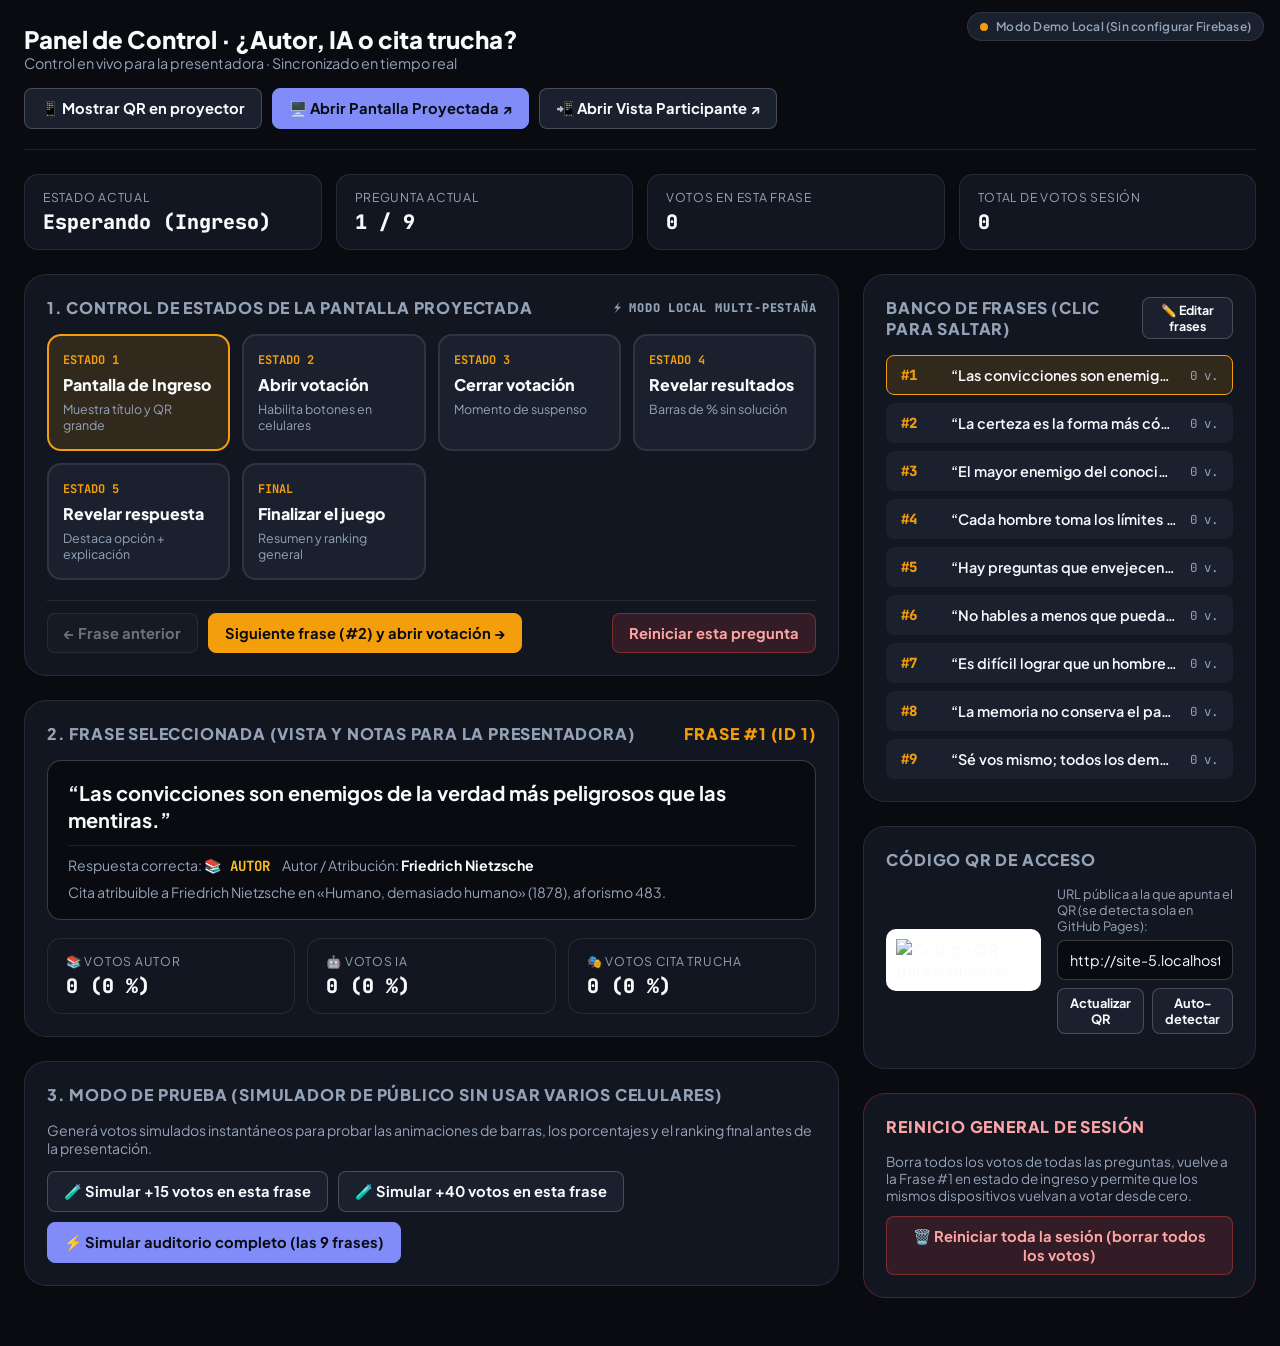
==== admin.html @ 595ffe5a "Versión inicial: ¿Autor, IA o cita trucha?" ====
<!DOCTYPE html>
<html lang="es">
<head>
  <meta charset="UTF-8" />
  <meta name="viewport" content="width=device-width, initial-scale=1.0" />
  <title>Panel de Administración — ¿Autor, IA o cita trucha?</title>
  <link rel="stylesheet" href="styles.css" />
  <!-- Firebase SDK -->
  <script src="https://www.gstatic.com/firebasejs/10.12.2/firebase-app-compat.js"></script>
  <script src="https://www.gstatic.com/firebasejs/10.12.2/firebase-database-compat.js"></script>
  <!-- Generador QR -->
  <script src="https://cdnjs.cloudflare.com/ajax/libs/qrcodejs/1.0.0/qrcode.min.js"></script>
</head>
<body class="admin-body">

  <!-- Indicador de conexión -->
  <div id="connBanner" class="connection-banner hidden">
    <span class="connection-dot"></span>
    <span id="connText">Conectado</span>
  </div>

  <header class="admin-header">
    <div class="admin-title-group">
      <h1>Panel de Control · ¿Autor, IA o cita trucha?</h1>
      <p>Control en vivo para la presentadora · Sincronizado en tiempo real</p>
    </div>

    <div class="admin-quick-links">
      <button type="button" id="btnToggleQR" class="btn">
        📱 Mostrar QR en proyector
      </button>
      <a href="resultados.html" target="_blank" class="btn btn-indigo">
        🖥️ Abrir Pantalla Proyectada ↗
      </a>
      <a href="index.html" target="_blank" class="btn">
        📲 Abrir Vista Participante ↗
      </a>
    </div>
  </header>

  <!-- Telemetría compacta requerida -->
  <section class="admin-telemetry-bar">
    <div class="telemetry-card">
      <div class="telemetry-label">Estado actual</div>
      <div id="telStatus" class="telemetry-value">Esperando</div>
    </div>
    <div class="telemetry-card">
      <div class="telemetry-label">Pregunta actual</div>
      <div id="telQuestion" class="telemetry-value">1 / 9</div>
    </div>
    <div class="telemetry-card">
      <div class="telemetry-label">Votos en esta frase</div>
      <div id="telCurrentVotes" class="telemetry-value">0</div>
    </div>
    <div class="telemetry-card">
      <div class="telemetry-label">Total de votos sesión</div>
      <div id="telTotalVotes" class="telemetry-value">0</div>
    </div>
  </section>

  <div class="admin-grid">
    <!-- COLUMNA IZQUIERDA: Controles de flujo y vista de la pregunta activa -->
    <div>
      <!-- Panel 1: Secuencia de estados de la ronda -->
      <section class="admin-panel">
        <div class="admin-panel-title">
          <span>1. Control de estados de la pantalla proyectada</span>
          <span id="syncModeTag" style="font-family: var(--font-mono); font-size: 0.75rem;"></span>
        </div>

        <div class="stage-controls-grid">
          <button type="button" class="stage-step-btn" data-set-status="waiting">
            <span class="stage-step-num">ESTADO 1</span>
            <span class="stage-step-name">Pantalla de Ingreso</span>
            <span class="stage-step-desc">Muestra título y QR grande</span>
          </button>

          <button type="button" class="stage-step-btn" data-set-status="open">
            <span class="stage-step-num">ESTADO 2</span>
            <span class="stage-step-name">Abrir votación</span>
            <span class="stage-step-desc">Habilita botones en celulares</span>
          </button>

          <button type="button" class="stage-step-btn" data-set-status="closed">
            <span class="stage-step-num">ESTADO 3</span>
            <span class="stage-step-name">Cerrar votación</span>
            <span class="stage-step-desc">Momento de suspenso</span>
          </button>

          <button type="button" class="stage-step-btn" data-set-status="results">
            <span class="stage-step-num">ESTADO 4</span>
            <span class="stage-step-name">Revelar resultados</span>
            <span class="stage-step-desc">Barras de % sin solución</span>
          </button>

          <button type="button" class="stage-step-btn" data-set-status="revealed">
            <span class="stage-step-num">ESTADO 5</span>
            <span class="stage-step-name">Revelar respuesta</span>
            <span class="stage-step-desc">Destaca opción + explicación</span>
          </button>

          <button type="button" class="stage-step-btn" data-set-status="final">
            <span class="stage-step-num">FINAL</span>
            <span class="stage-step-name">Finalizar el juego</span>
            <span class="stage-step-desc">Resumen y ranking general</span>
          </button>
        </div>

        <!-- Navegación rápida entre frases -->
        <div style="display: flex; flex-wrap: wrap; gap: 10px; justify-content: space-between; padding-top: 12px; border-top: 1px solid var(--border-subtle);">
          <div style="display: flex; gap: 10px;">
            <button type="button" id="btnPrevQ" class="btn">
              ← Frase anterior
            </button>
            <button type="button" id="btnNextQ" class="btn btn-primary">
              Siguiente frase y abrir votación →
            </button>
          </div>

          <div style="display: flex; gap: 10px;">
            <button type="button" id="btnResetQuestion" class="btn btn-danger">
              Reiniciar esta pregunta
            </button>
          </div>
        </div>
      </section>

      <!-- Panel 2: Detalle de la frase activa y machete para la presentadora -->
      <section class="admin-panel">
        <div class="admin-panel-title">
          <span>2. Frase seleccionada (vista y notas para la presentadora)</span>
          <span id="adminRoundPill" style="color: var(--accent-primary);">Frase #1</span>
        </div>

        <div class="admin-current-quote-card">
          <div id="adminQuoteText" class="admin-quote-text">“…”</div>
          <div class="admin-secret-meta">
            <div>Respuesta correcta: <span id="adminSecretCorrect" class="admin-secret-badge">—</span></div>
            <div>Autor / Atribución: <strong id="adminSecretAuthor" style="color: var(--text-primary);">—</strong></div>
          </div>
          <div id="adminSecretExplanation" style="margin-top: 8px; font-size: 0.88rem; color: var(--text-secondary);"></div>
        </div>

        <!-- Monitoreo en vivo de votos de esta pregunta (visible para la presentadora) -->
        <div style="display: grid; grid-template-columns: repeat(3, 1fr); gap: 12px;">
          <div class="telemetry-card">
            <div class="telemetry-label">📚 Votos AUTOR</div>
            <div id="adminStatAutor" class="telemetry-value">0 (0 %)</div>
          </div>
          <div class="telemetry-card">
            <div class="telemetry-label">🤖 Votos IA</div>
            <div id="adminStatIa" class="telemetry-value">0 (0 %)</div>
          </div>
          <div class="telemetry-card">
            <div class="telemetry-label">🎭 Votos CITA TRUCHA</div>
            <div id="adminStatTrucha" class="telemetry-value">0 (0 %)</div>
          </div>
        </div>
      </section>

      <!-- Panel 3: Modo de Prueba / Simulador de Votos -->
      <section class="admin-panel">
        <div class="admin-panel-title">
          <span>3. Modo de prueba (Simulador de público sin usar varios celulares)</span>
        </div>
        <p style="font-size: 0.88rem; color: var(--text-secondary); margin-bottom: 14px;">
          Generá votos simulados instantáneos para probar las animaciones de barras, los porcentajes y el ranking final antes de la presentación.
        </p>
        <div style="display: flex; flex-wrap: wrap; gap: 10px;">
          <button type="button" id="btnSim10" class="btn">
            🧪 Simular +15 votos en esta frase
          </button>
          <button type="button" id="btnSim40" class="btn">
            🧪 Simular +40 votos en esta frase
          </button>
          <button type="button" id="btnSimAll" class="btn btn-indigo">
            ⚡ Simular auditorio completo (las 9 frases)
          </button>
        </div>
      </section>
    </div>

    <!-- COLUMNA DERECHA: Lista de las 9 preguntas, QR y Reinicio Total -->
    <div>
      <!-- Selector directo de pregunta -->
      <section class="admin-panel">
        <div class="admin-panel-title">
          <span>Banco de frases (clic para saltar)</span>
          <button type="button" id="btnToggleEditor" class="btn" style="padding: 4px 10px; font-size: 0.78rem;">
            ✏️ Editar frases
          </button>
        </div>

        <div id="questionSelectorList" class="question-selector-list"></div>
      </section>

      <!-- Configuración de QR y URL del público -->
      <section class="admin-panel">
        <div class="admin-panel-title">
          <span>Código QR de acceso</span>
        </div>
        <div style="display: flex; gap: 16px; align-items: center; margin-bottom: 12px;">
          <div style="background: #fff; padding: 10px; border-radius: 10px;">
            <div id="adminQrPreview"></div>
          </div>
          <div style="flex: 1;">
            <label for="inputParticipantUrl" style="display: block; font-size: 0.8rem; color: var(--text-secondary); margin-bottom: 6px;">
              URL pública a la que apunta el QR (se detecta sola en GitHub Pages):
            </label>
            <input type="url" id="inputParticipantUrl" class="input-field" placeholder="https://tu-usuario.github.io/autor-ia-trucha/" />
            <div style="display: flex; gap: 8px; margin-top: 8px;">
              <button type="button" id="btnSaveUrl" class="btn" style="padding: 6px 12px; font-size: 0.8rem;">
                Actualizar QR
              </button>
              <button type="button" id="btnResetUrl" class="btn" style="padding: 6px 12px; font-size: 0.8rem;">
                Auto-detectar
              </button>
            </div>
          </div>
        </div>
      </section>

      <!-- Zona de peligro / Reiniciar toda la sesión -->
      <section class="admin-panel" style="border-color: rgba(239, 68, 68, 0.3);">
        <div class="admin-panel-title" style="color: #fca5a5;">
          <span>Reinicio general de sesión</span>
        </div>
        <p style="font-size: 0.85rem; color: var(--text-secondary); margin-bottom: 12px;">
          Borra todos los votos de todas las preguntas, vuelve a la Frase #1 en estado de ingreso y permite que los mismos dispositivos vuelvan a votar desde cero.
        </p>
        <button type="button" id="btnResetSession" class="btn btn-danger" style="width: 100%;">
          🗑️ Reiniciar toda la sesión (borrar todos los votos)
        </button>
      </section>
    </div>
  </div>

  <!-- Modal opcional para editar/reordenar frases desde la interfaz si la presentadora quiere cambiar algo al vuelo -->
  <div id="editorModal" class="qr-overlay-modal hidden">
    <div class="admin-panel" style="width: 100%; max-width: 860px; max-height: 90vh; display: flex; flex-direction: column;">
      <div class="admin-panel-title">
        <span>Editor rápido del banco de frases (JSON)</span>
        <button type="button" id="btnCloseEditor" class="btn">Cerrar ✕</button>
      </div>
      <p style="font-size: 0.85rem; color: var(--text-secondary); margin-bottom: 10px;">
        Podés editar permanentemente el archivo <code>questions.js</code> en tu repositorio, o modificar/reordenar las frases acá mismo para esta sesión:
      </p>
      <textarea id="textareaQuestionsJson" class="input-field" style="flex: 1; min-height: 360px; font-family: var(--font-mono); font-size: 0.82rem; line-height: 1.4;"></textarea>
      <div style="display: flex; justify-content: space-between; margin-top: 14px;">
        <button type="button" id="btnRestoreDefaultQuestions" class="btn btn-danger">
          Restaurar las 9 frases originales de questions.js
        </button>
        <button type="button" id="btnSaveCustomQuestions" class="btn btn-primary">
          Guardar cambios en banco de frases
        </button>
      </div>
    </div>
  </div>

  <!-- Scripts -->
  <script src="firebase-config.js"></script>
  <script src="questions.js"></script>
  <script src="app.js"></script>
  <script>
    (function () {
      const { STATES, CATEGORY_META, engine, renderQRCode } = window.AIT;

      const STATUS_LABELS = {
        [STATES.WAITING]: "Esperando (Ingreso)",
        [STATES.OPEN]: "Votación abierta",
        [STATES.CLOSED]: "Votación cerrada",
        [STATES.RESULTS]: "Resultados (%)",
        [STATES.REVEALED]: "Respuesta revelada",
        [STATES.FINAL]: "Resumen final"
      };

      const connBanner = document.getElementById("connBanner");
      const connText = document.getElementById("connText");
      const syncModeTag = document.getElementById("syncModeTag");

      const telStatus = document.getElementById("telStatus");
      const telQuestion = document.getElementById("telQuestion");
      const telCurrentVotes = document.getElementById("telCurrentVotes");
      const telTotalVotes = document.getElementById("telTotalVotes");

      const stageButtons = document.querySelectorAll("[data-set-status]");
      const btnPrevQ = document.getElementById("btnPrevQ");
      const btnNextQ = document.getElementById("btnNextQ");
      const btnResetQuestion = document.getElementById("btnResetQuestion");
      const btnResetSession = document.getElementById("btnResetSession");
      const btnToggleQR = document.getElementById("btnToggleQR");

      const adminRoundPill = document.getElementById("adminRoundPill");
      const adminQuoteText = document.getElementById("adminQuoteText");
      const adminSecretCorrect = document.getElementById("adminSecretCorrect");
      const adminSecretAuthor = document.getElementById("adminSecretAuthor");
      const adminSecretExplanation = document.getElementById("adminSecretExplanation");

      const adminStatAutor = document.getElementById("adminStatAutor");
      const adminStatIa = document.getElementById("adminStatIa");
      const adminStatTrucha = document.getElementById("adminStatTrucha");

      const questionSelectorList = document.getElementById("questionSelectorList");

      const btnSim10 = document.getElementById("btnSim10");
      const btnSim40 = document.getElementById("btnSim40");
      const btnSimAll = document.getElementById("btnSimAll");

      const adminQrPreview = document.getElementById("adminQrPreview");
      const inputParticipantUrl = document.getElementById("inputParticipantUrl");
      const btnSaveUrl = document.getElementById("btnSaveUrl");
      const btnResetUrl = document.getElementById("btnResetUrl");

      const btnToggleEditor = document.getElementById("btnToggleEditor");
      const editorModal = document.getElementById("editorModal");
      const btnCloseEditor = document.getElementById("btnCloseEditor");
      const textareaQuestionsJson = document.getElementById("textareaQuestionsJson");
      const btnSaveCustomQuestions = document.getElementById("btnSaveCustomQuestions");
      const btnRestoreDefaultQuestions = document.getElementById("btnRestoreDefaultQuestions");

      let currentSnap = null;
      let lastQrUrl = "";

      engine.init();

      engine.onConnectionChange(({ isConnected, mode }) => {
        syncModeTag.textContent =
          mode === "firebase" ? "🔥 Firebase Realtime DB" : "⚡ Modo Local Multi-pestaña";

        if (!isConnected) {
          connBanner.classList.remove("hidden", "demo-mode");
          connBanner.classList.add("offline");
          connText.textContent = "Sin conexión";
        } else if (mode === "local") {
          connBanner.classList.remove("hidden", "offline");
          connBanner.classList.add("demo-mode");
          connText.textContent = "Modo Demo Local (Sin configurar Firebase)";
        } else {
          connBanner.classList.add("hidden");
        }
      });

      function refreshAdminQR() {
        const url = engine.getParticipantUrl();
        if (url === lastQrUrl) return;
        lastQrUrl = url;
        inputParticipantUrl.value = url;
        renderQRCode(adminQrPreview, url, 115);
      }

      engine.subscribe((snap) => {
        currentSnap = snap;
        refreshAdminQR();

        const { state, questions, currentQuestion, currentQuestionStats, globalSummary } = snap;
        const idx = state.currentIndex;
        const totalQ = questions.length;

        // Telemetría superior
        telStatus.textContent = STATUS_LABELS[state.status] || state.status;
        telQuestion.textContent = `${idx + 1} / ${totalQ}`;
        telCurrentVotes.textContent = currentQuestionStats ? currentQuestionStats.total : 0;
        telTotalVotes.textContent = globalSummary.totalVotesAll;

        // Estado del botón Mostrar QR
        if (state.showQRModal) {
          btnToggleQR.classList.add("btn-active-toggle");
          btnToggleQR.textContent = "📱 Ocultar QR superpuesto";
        } else {
          btnToggleQR.classList.remove("btn-active-toggle");
          btnToggleQR.textContent = "📱 Mostrar QR en proyector";
        }

        // Botones de estado
        stageButtons.forEach((btn) => {
          const st = btn.getAttribute("data-set-status");
          if (st === state.status) {
            btn.classList.add("active-state");
          } else {
            btn.classList.remove("active-state");
          }
        });

        btnPrevQ.disabled = idx <= 0;
        btnNextQ.textContent =
          idx < totalQ - 1
            ? `Siguiente frase (#${idx + 2}) y abrir votación →`
            : `Ir al Resumen Final →`;

        // Datos de la pregunta actual
        if (currentQuestion && currentQuestionStats) {
          adminRoundPill.textContent = `Frase #${idx + 1} (ID ${currentQuestion.id})`;
          adminQuoteText.textContent = `“${currentQuestion.quote}”`;

          const meta = CATEGORY_META[currentQuestion.correct] || CATEGORY_META.autor;
          adminSecretCorrect.textContent = `${meta.emoji} ${meta.label}`;
          adminSecretAuthor.textContent = currentQuestion.author || "Ninguno";
          adminSecretExplanation.textContent = currentQuestion.explanation || "";

          adminStatAutor.textContent = `${currentQuestionStats.counts.autor} (${currentQuestionStats.pct.autor} %)`;
          adminStatIa.textContent = `${currentQuestionStats.counts.ia} (${currentQuestionStats.pct.ia} %)`;
          adminStatTrucha.textContent = `${currentQuestionStats.counts.trucha} (${currentQuestionStats.pct.trucha} %)`;
        }

        // Lista de selección de preguntas
        questionSelectorList.innerHTML = "";
        questions.forEach((q, qIndex) => {
          const qVotesObj = (snap.votesByQuestion && snap.votesByQuestion[q.id]) || {};
          const qStats = engine.computeQuestionStats(q, qVotesObj);
          const item = document.createElement("button");
          item.type = "button";
          item.className = "q-select-item" + (qIndex === idx ? " current" : "");
          item.innerHTML = `
            <span class="q-select-num">#${qIndex + 1}</span>
            <span class="q-select-text">“${q.quote}”</span>
            <span class="q-select-votes">${qStats.total} v.</span>
          `;
          item.addEventListener("click", () => {
            // Al seleccionar una pregunta desde la lista, si estaba en waiting o final pasamos a open, o mantenemos open
            const nextStatus =
              state.status === STATES.WAITING || state.status === STATES.FINAL
                ? STATES.OPEN
                : state.status;
            engine.updateState({
              currentIndex: qIndex,
              status: nextStatus
            });
          });
          questionSelectorList.appendChild(item);
        });
      });

      // Eventos de cambio de estado
      stageButtons.forEach((btn) => {
        btn.addEventListener("click", () => {
          const targetStatus = btn.getAttribute("data-set-status");
          engine.updateState({ status: targetStatus });
        });
      });

      btnPrevQ.addEventListener("click", () => {
        if (!currentSnap) return;
        const prevIdx = Math.max(0, currentSnap.state.currentIndex - 1);
        engine.updateState({
          currentIndex: prevIdx,
          status: STATES.OPEN
        });
      });

      btnNextQ.addEventListener("click", () => {
        if (!currentSnap) return;
        const { state, questions } = currentSnap;
        if (state.currentIndex < questions.length - 1) {
          engine.updateState({
            currentIndex: state.currentIndex + 1,
            status: STATES.OPEN
          });
        } else {
          engine.updateState({
            status: STATES.FINAL
          });
        }
      });

      btnToggleQR.addEventListener("click", () => {
        if (!currentSnap) return;
        engine.updateState({
          showQRModal: !currentSnap.state.showQRModal
        });
      });

      btnResetQuestion.addEventListener("click", async () => {
        if (!currentSnap || !currentSnap.currentQuestion) return;
        const qNum = currentSnap.state.currentIndex + 1;
        if (confirm(`¿Seguro que querés borrar los votos de la Frase #${qNum} y reabrir su votación?`)) {
          await engine.resetQuestionVotes(currentSnap.currentQuestion.id);
          await engine.updateState({ status: STATES.OPEN });
        }
      });

      btnResetSession.addEventListener("click", async () => {
        if (
          confirm(
            "¿Reiniciar TODA la sesión? Se borrarán los votos de las 9 frases y la pantalla proyectada volverá a la portada de ingreso."
          )
        ) {
          await engine.resetEntireSession();
        }
      });

      // Simulador de votos
      btnSim10.addEventListener("click", () => {
        engine.simulateVotesForCurrentQuestion(15, 0.52);
      });

      btnSim40.addEventListener("click", () => {
        engine.simulateVotesForCurrentQuestion(40, 0.48);
      });

      btnSimAll.addEventListener("click", async () => {
        await engine.simulateAllQuestionsVotes(35);
      });

      // Configuración de URL del QR
      btnSaveUrl.addEventListener("click", () => {
        engine.setParticipantUrl(inputParticipantUrl.value);
        lastQrUrl = "";
        refreshAdminQR();
      });

      btnResetUrl.addEventListener("click", () => {
        engine.setParticipantUrl("");
        lastQrUrl = "";
        refreshAdminQR();
      });

      // Editor de preguntas
      btnToggleEditor.addEventListener("click", () => {
        if (!currentSnap) return;
        textareaQuestionsJson.value = JSON.stringify(currentSnap.questions, null, 2);
        editorModal.classList.remove("hidden");
      });

      btnCloseEditor.addEventListener("click", () => {
        editorModal.classList.add("hidden");
      });

      btnSaveCustomQuestions.addEventListener("click", async () => {
        try {
          const parsed = JSON.parse(textareaQuestionsJson.value);
          if (!Array.isArray(parsed) || parsed.length === 0) {
            alert("El JSON debe ser una lista (array) con al menos una frase.");
            return;
          }
          await engine.saveCustomQuestions(parsed);
          editorModal.classList.add("hidden");
        } catch (e) {
          alert("Error de formato JSON: " + e.message);
        }
      });

      btnRestoreDefaultQuestions.addEventListener("click", async () => {
        if (confirm("¿Restaurar las 9 frases originales definidas en questions.js?")) {
          await engine.saveCustomQuestions(null);
          editorModal.classList.add("hidden");
        }
      });
    })();
  </script>
</body>
</html>
---- styles.css ----
/* ==========================================================================
   ¿AUTOR, IA O CITA TRUCHA? — Hoja de estilos principal
   Estética: Editorial oscura, minimalista, altísimo contraste, irónica y limpia.
   Tipografía: Sans-serif geométrica/humanista de alta legibilidad.
   ========================================================================== */

@import url('https://fonts.googleapis.com/css2?family=Plus+Jakarta+Sans:ital,wght@0,400;0,500;0,600;0,700;0,800;1,400&family=JetBrains+Mono:wght@500;700&display=swap');

:root {
  --bg-deep: #090b10;
  --bg-surface: #121620;
  --bg-elevated: #1a202e;
  --bg-glass: rgba(18, 22, 32, 0.85);

  --text-primary: #f8fafc;
  --text-secondary: #94a3b8;
  --text-muted: #64748b;

  --border-subtle: rgba(255, 255, 255, 0.09);
  --border-strong: rgba(255, 255, 255, 0.2);

  /* Acento neutro editorial (ámbar/champagne cálido) */
  --accent-primary: #f59e0b;
  --accent-soft: rgba(245, 158, 11, 0.14);
  --accent-indigo: #818cf8;
  --accent-indigo-soft: rgba(129, 140, 248, 0.15);

  /* Barras neutras (Estado 4: sin sugerir respuesta correcta con rojo/verde) */
  --bar-neutral-fill: #e2e8f0;
  --bar-neutral-bg: rgba(255, 255, 255, 0.07);

  /* Destacado en Estado 5 (Revelación) */
  --reveal-gold: #fbbf24;
  --reveal-gold-bg: rgba(251, 191, 36, 0.14);
  --reveal-gold-border: #fbbf24;

  --danger: #ef4444;
  --success: #10b981;

  --radius-sm: 8px;
  --radius-md: 14px;
  --radius-lg: 22px;
  --radius-xl: 30px;

  --font-sans: 'Plus Jakarta Sans', -apple-system, BlinkMacSystemFont, "Segoe UI", Roboto, sans-serif;
  --font-mono: 'JetBrains Mono', monospace;
}

* {
  box-sizing: border-box;
  margin: 0;
  padding: 0;
}

html, body {
  background-color: var(--bg-deep);
  color: var(--text-primary);
  font-family: var(--font-sans);
  -webkit-font-smoothing: antialiased;
  -moz-osx-font-smoothing: grayscale;
  min-height: 100vh;
}

button {
  font-family: inherit;
  cursor: pointer;
  border: none;
  background: none;
  color: inherit;
}

/* Indicador de conexión flotante discreto */
.connection-banner {
  position: fixed;
  top: 12px;
  right: 16px;
  z-index: 9999;
  display: inline-flex;
  align-items: center;
  gap: 8px;
  padding: 6px 12px;
  border-radius: 999px;
  font-size: 0.75rem;
  font-weight: 600;
  letter-spacing: 0.02em;
  background: var(--bg-elevated);
  border: 1px solid var(--border-subtle);
  color: var(--text-secondary);
  transition: opacity 0.3s ease, transform 0.3s ease;
}

.connection-dot {
  width: 8px;
  height: 8px;
  border-radius: 50%;
  background: var(--success);
}

.connection-banner.offline {
  border-color: var(--danger);
  color: #fca5a5;
  background: rgba(127, 29, 29, 0.85);
}

.connection-banner.offline .connection-dot {
  background: var(--danger);
}

.connection-banner.demo-mode .connection-dot {
  background: var(--accent-primary);
}

/* ==========================================================================
   1. VISTA PARTICIPANTE (index.html) — Celulares
   ========================================================================== */

.participant-body {
  display: flex;
  flex-direction: column;
  min-height: 100dvh;
  max-width: 560px;
  margin: 0 auto;
  padding: 20px 18px 28px;
  justify-content: space-between;
}

.participant-header {
  display: flex;
  align-items: center;
  justify-content: space-between;
  padding-bottom: 14px;
  border-bottom: 1px solid var(--border-subtle);
}

.participant-brand {
  font-size: 0.9rem;
  font-weight: 700;
  color: var(--text-secondary);
  letter-spacing: -0.01em;
}

.participant-round-pill {
  font-family: var(--font-mono);
  font-size: 0.8rem;
  font-weight: 700;
  padding: 4px 10px;
  border-radius: 999px;
  background: var(--accent-soft);
  color: var(--accent-primary);
  border: 1px solid rgba(245, 158, 11, 0.3);
}

.participant-main {
  flex: 1;
  display: flex;
  flex-direction: column;
  justify-content: center;
  padding: 24px 0;
}

/* Estado de espera en el celular */
.waiting-card {
  text-align: center;
  padding: 44px 24px;
  background: var(--bg-surface);
  border: 1px solid var(--border-subtle);
  border-radius: var(--radius-lg);
}

.pulse-ring {
  width: 14px;
  height: 14px;
  border-radius: 50%;
  background: var(--accent-primary);
  margin: 0 auto 22px;
  box-shadow: 0 0 0 0 rgba(245, 158, 11, 0.7);
  animation: pulseGold 2s infinite;
}

@keyframes pulseGold {
  0% { box-shadow: 0 0 0 0 rgba(245, 158, 11, 0.6); }
  70% { box-shadow: 0 0 0 14px rgba(245, 158, 11, 0); }
  100% { box-shadow: 0 0 0 0 rgba(245, 158, 11, 0); }
}

.waiting-title {
  font-size: 1.45rem;
  font-weight: 700;
  line-height: 1.3;
  margin-bottom: 10px;
}

.waiting-sub {
  font-size: 0.95rem;
  color: var(--text-secondary);
  line-height: 1.5;
}

/* Frase y botones en el celular */
.mobile-quote-box {
  margin-bottom: 26px;
}

.mobile-question-number {
  font-family: var(--font-mono);
  font-size: 0.82rem;
  text-transform: uppercase;
  letter-spacing: 0.08em;
  color: var(--accent-primary);
  margin-bottom: 10px;
  display: block;
}

.mobile-quote-text {
  font-size: clamp(1.35rem, 5.2vw, 1.75rem);
  font-weight: 700;
  line-height: 1.32;
  letter-spacing: -0.02em;
  color: var(--text-primary);
}

.vote-buttons-stack {
  display: flex;
  flex-direction: column;
  gap: 14px;
}

.vote-btn {
  width: 100%;
  min-height: 70px;
  padding: 18px 22px;
  border-radius: var(--radius-md);
  background: var(--bg-surface);
  border: 2px solid var(--border-strong);
  color: var(--text-primary);
  display: flex;
  align-items: center;
  justify-content: space-between;
  font-size: 1.2rem;
  font-weight: 800;
  letter-spacing: 0.03em;
  transition: transform 0.12s ease, background 0.15s ease, border-color 0.15s ease;
  -webkit-tap-highlight-color: transparent;
}

.vote-btn:hover,
.vote-btn:focus-visible {
  background: var(--bg-elevated);
  border-color: var(--accent-primary);
}

.vote-btn:active {
  transform: scale(0.98);
}

.vote-btn-icon {
  font-size: 1.45rem;
}

/* Confirmación de voto registrado */
.vote-registered-card {
  text-align: center;
  padding: 36px 24px;
  background: var(--bg-surface);
  border: 2px solid rgba(245, 158, 11, 0.35);
  border-radius: var(--radius-lg);
  animation: fadeInScale 0.25s ease-out;
}

.check-circle {
  width: 54px;
  height: 54px;
  border-radius: 50%;
  background: var(--accent-soft);
  color: var(--accent-primary);
  display: flex;
  align-items: center;
  justify-content: center;
  font-size: 1.6rem;
  font-weight: 800;
  margin: 0 auto 16px;
}

.vote-registered-title {
  font-size: 1.55rem;
  font-weight: 800;
  margin-bottom: 8px;
}

.vote-registered-sub {
  font-size: 0.95rem;
  color: var(--text-secondary);
  line-height: 1.45;
}

.participant-footer {
  text-align: center;
  font-size: 0.78rem;
  color: var(--text-muted);
  padding-top: 12px;
}

@keyframes fadeInScale {
  from { opacity: 0; transform: scale(0.96); }
  to { opacity: 1; transform: scale(1); }
}

/* ==========================================================================
   2. PANTALLA PROYECTADA (resultados.html) — Auditorio
   ========================================================================== */

.projector-body {
  height: 100vh;
  width: 100vw;
  overflow: hidden;
  display: flex;
  flex-direction: column;
  justify-content: space-between;
  padding: 3.2vh 4.5vw;
  background:
    radial-gradient(circle at 85% 12%, rgba(245, 158, 11, 0.06), transparent 40%),
    radial-gradient(circle at 12% 88%, rgba(129, 140, 248, 0.06), transparent 45%),
    var(--bg-deep);
}

.projector-topbar {
  display: flex;
  align-items: center;
  justify-content: space-between;
  min-height: 48px;
}

.projector-brand {
  font-size: clamp(1rem, 1.35vw, 1.35rem);
  font-weight: 700;
  color: var(--text-secondary);
  letter-spacing: -0.01em;
}

.projector-meta-right {
  display: flex;
  align-items: center;
  gap: 16px;
}

.projector-round-indicator {
  font-family: var(--font-mono);
  font-size: clamp(1rem, 1.4vw, 1.4rem);
  font-weight: 700;
  color: var(--accent-primary);
  padding: 6px 18px;
  border-radius: 999px;
  background: var(--accent-soft);
  border: 1px solid rgba(245, 158, 11, 0.3);
}

.projector-stage {
  flex: 1;
  display: flex;
   flex-direction: column;
  justify-content: center;
  max-width: 1520px;
  width: 100%;
  margin: 0 auto;
}

/* ESTADO 1: INGRESO Y QR GRANDE */
.stage-intro {
  display: grid;
  grid-template-columns: 1.25fr 0.75fr;
  gap: 4vw;
  align-items: center;
}

.intro-title {
  font-size: clamp(2.8rem, 5.2vw, 5.2rem);
  font-weight: 800;
  line-height: 1.06;
  letter-spacing: -0.03em;
  margin-bottom: 24px;
}

.intro-cta {
  font-size: clamp(1.4rem, 2.2vw, 2.3rem);
  font-weight: 600;
  color: var(--accent-primary);
  line-height: 1.3;
  margin-bottom: 20px;
}

.intro-subtitle {
  font-size: clamp(1.05rem, 1.45vw, 1.5rem);
  color: var(--text-secondary);
  line-height: 1.5;
  max-width: 38ch;
}

.qr-card-large {
  background: #ffffff;
  color: #090b10;
  padding: 28px;
  border-radius: var(--radius-xl);
  display: flex;
  flex-direction: column;
  align-items: center;
  justify-content: center;
  box-shadow: 0 25px 60px rgba(0, 0, 0, 0.55);
  justify-self: center;
}

.qr-box {
  display: flex;
  align-items: center;
  justify-content: center;
}

.qr-box img,
.qr-box canvas {
  display: block;
  max-width: 100%;
  height: auto;
}

.qr-url-caption {
  margin-top: 16px;
  font-family: var(--font-mono);
  font-size: clamp(0.8rem, 1vw, 1.05rem);
  font-weight: 700;
  color: #1e293b;
  text-align: center;
  word-break: break-all;
}

/* ESTADO 2 Y 3: FRASE EN PANTALLA GRANDE */
.stage-quote-wrap {
  display: flex;
  flex-direction: column;
  gap: 3.2vh;
}

.projector-quote {
  font-size: clamp(2.2rem, 4.3vw, 4.4rem);
  font-weight: 800;
  line-height: 1.18;
  letter-spacing: -0.025em;
  color: var(--text-primary);
  position: relative;
}

.projector-quote.compact {
  font-size: clamp(1.6rem, 2.6vw, 2.7rem);
  line-height: 1.24;
  color: var(--text-secondary);
}

.projector-status-row {
  display: flex;
  align-items: center;
  gap: 24px;
  margin-top: 1.5vh;
}

.status-badge-live {
  display: inline-flex;
  align-items: center;
  gap: 12px;
  padding: 12px 24px;
  border-radius: 999px;
  font-size: clamp(1.1rem, 1.5vw, 1.5rem);
  font-weight: 700;
  background: var(--bg-surface);
  border: 1px solid var(--border-strong);
}

.status-badge-live .live-dot {
  width: 12px;
  height: 12px;
  border-radius: 50%;
  background: var(--success);
  box-shadow: 0 0 12px var(--success);
  animation: blinkDot 1.4s infinite;
}

@keyframes blinkDot {
  0%, 100% { opacity: 1; }
  50% { opacity: 0.35; }
}

.status-badge-closed {
  display: inline-flex;
  align-items: center;
  gap: 14px;
  padding: 14px 30px;
  border-radius: 999px;
  font-size: clamp(1.25rem, 1.8vw, 1.85rem);
  font-weight: 800;
  background: var(--accent-soft);
  color: var(--accent-primary);
  border: 2px solid var(--accent-primary);
  animation: fadeInScale 0.3s ease;
}

.live-vote-counter {
  font-family: var(--font-mono);
  font-size: clamp(1.1rem, 1.5vw, 1.55rem);
  color: var(--text-secondary);
}

.live-vote-counter strong {
  color: var(--text-primary);
  font-weight: 700;
}

/* ESTADO 4: BARRAS DE RESULTADOS */
.bars-container {
  display: flex;
  flex-direction: column;
  gap: 2.2vh;
  margin-top: 1vh;
}

.result-bar-row {
  display: grid;
  grid-template-columns: 260px 1fr 120px;
  align-items: center;
  gap: 24px;
  padding: 14px 20px;
  border-radius: var(--radius-md);
  background: rgba(255, 255, 255, 0.02);
  border: 2px solid transparent;
  transition: all 0.4s ease;
}

.result-bar-label {
  font-size: clamp(1.25rem, 1.8vw, 1.85rem);
  font-weight: 800;
  letter-spacing: 0.03em;
  color: var(--text-primary);
  display: flex;
  align-items: center;
  gap: 12px;
}

.result-bar-track {
  width: 100%;
  height: clamp(34px, 4.8vh, 52px);
  background: var(--bar-neutral-bg);
  border-radius: 999px;
  overflow: hidden;
  position: relative;
}

.result-bar-fill {
  height: 100%;
  width: 0%;
  background: var(--bar-neutral-fill);
  border-radius: 999px;
  transition: width 0.85s cubic-bezier(0.22, 1, 0.36, 1), background-color 0.4s ease;
}

.result-bar-pct {
  font-family: var(--font-mono);
  font-size: clamp(1.4rem, 2.1vw, 2.2rem);
  font-weight: 800;
  text-align: right;
  color: var(--text-primary);
}

/* ESTADO 5: REVELACIÓN */
.result-bar-row.is-correct-choice {
  background: var(--reveal-gold-bg);
  border-color: var(--reveal-gold-border);
  transform: scale(1.01);
}

.result-bar-row.is-correct-choice .result-bar-fill {
  background: var(--reveal-gold);
}

.result-bar-row.is-correct-choice .result-bar-label,
.result-bar-row.is-correct-choice .result-bar-pct {
  color: var(--reveal-gold);
}

.result-bar-row.is-dimmed {
  opacity: 0.45;
}

.reveal-callout {
  margin-top: 2vh;
  padding: 2.4vh 2.5vw;
  border-radius: var(--radius-lg);
  background: var(--bg-surface);
  border-left: 6px solid var(--reveal-gold);
  display: flex;
  flex-direction: column;
  gap: 10px;
  animation: fadeInScale 0.35s ease-out;
}

.reveal-headline {
  display: flex;
  align-items: center;
  flex-wrap: wrap;
  gap: 18px;
}

.reveal-verdict-pill {
  font-size: clamp(1.4rem, 2.2vw, 2.3rem);
  font-weight: 800;
  color: #090b10;
  background: var(--reveal-gold);
  padding: 6px 20px;
  border-radius: var(--radius-sm);
  letter-spacing: 0.02em;
}

.reveal-author-name {
  font-size: clamp(1.3rem, 2vw, 2.1rem);
  font-weight: 700;
  color: var(--text-primary);
}

.reveal-explanation {
  font-size: clamp(1.1rem, 1.55vw, 1.6rem);
  color: var(--text-secondary);
  line-height: 1.42;
}

/* ESTADO 6: RESULTADO FINAL (Resumen general) */
.final-summary-layout {
  display: grid;
  grid-template-columns: 0.9fr 1.1fr;
  gap: 3.5vw;
  align-items: stretch;
  max-height: 80vh;
}

.final-left-panel {
  background: var(--bg-surface);
  border: 1px solid var(--border-strong);
  border-radius: var(--radius-lg);
  padding: 3.2vh 2.4vw;
  display: flex;
  flex-direction: column;
  justify-content: space-between;
}

.final-main-title {
  font-size: clamp(1.8rem, 2.8vw, 2.9rem);
  font-weight: 800;
  line-height: 1.12;
  letter-spacing: -0.02em;
}

.final-score-big {
  font-family: var(--font-mono);
  font-size: clamp(3.5rem, 6.2vw, 6.5rem);
  font-weight: 800;
  color: var(--reveal-gold);
  line-height: 1;
  margin: 1.5vh 0 0.5vh;
}

.final-score-caption {
  font-size: clamp(1rem, 1.3vw, 1.35rem);
  color: var(--text-secondary);
}

.final-rank-box {
  margin-top: 2vh;
  padding: 2vh 1.6vw;
  background: var(--reveal-gold-bg);
  border: 2px solid var(--reveal-gold-border);
  border-radius: var(--radius-md);
}

.final-rank-label {
  font-family: var(--font-mono);
  font-size: 0.85rem;
  text-transform: uppercase;
  letter-spacing: 0.08em;
  color: var(--reveal-gold);
  margin-bottom: 6px;
}

.final-rank-title {
  font-size: clamp(1.3rem, 1.9vw, 2rem);
  font-weight: 800;
  color: var(--text-primary);
  line-height: 1.2;
  margin-bottom: 8px;
}

.final-rank-sub {
  font-size: clamp(0.92rem, 1.15vw, 1.15rem);
  color: var(--text-secondary);
  line-height: 1.4;
}

.final-right-panel {
  display: flex;
  flex-direction: column;
  overflow: hidden;
}

.final-list-header {
  display: flex;
  justify-content: space-between;
  align-items: baseline;
  margin-bottom: 1.4vh;
}

.final-list-title {
  font-size: clamp(1.1rem, 1.5vw, 1.55rem);
  font-weight: 700;
  color: var(--text-secondary);
}

.final-questions-list {
  display: flex;
  flex-direction: column;
  gap: 0.9vh;
  overflow-y: auto;
  padding-right: 6px;
}

.final-q-item {
  display: grid;
  grid-template-columns: 1fr auto auto;
  align-items: center;
  gap: 14px;
  padding: 1.1vh 1.2vw;
  background: var(--bg-surface);
  border: 1px solid var(--border-subtle);
  border-radius: var(--radius-sm);
}

.final-q-quote {
  font-size: clamp(0.88rem, 1.08vw, 1.12rem);
  font-weight: 500;
  color: var(--text-primary);
  white-space: nowrap;
  overflow: hidden;
  text-overflow: ellipsis;
}

.final-q-tag {
  font-family: var(--font-mono);
  font-size: 0.75rem;
  font-weight: 700;
  padding: 3px 8px;
  border-radius: 6px;
  background: var(--bg-elevated);
  color: var(--text-secondary);
}

.final-q-pct {
  font-family: var(--font-mono);
  font-size: clamp(0.95rem, 1.2vw, 1.25rem);
  font-weight: 800;
  min-width: 64px;
  text-align: right;
  color: var(--reveal-gold);
}

/* Modal de QR superpuesto cuando la presentadora toca "Mostrar QR" */
.qr-overlay-modal {
  position: fixed;
  inset: 0;
  background: rgba(9, 11, 16, 0.92);
  backdrop-filter: blur(10px);
  z-index: 5000;
  display: flex;
  align-items: center;
  justify-content: center;
  padding: 4vw;
  animation: fadeInScale 0.25s ease;
}

.qr-overlay-content {
  background: var(--bg-surface);
  border: 2px solid var(--border-strong);
  border-radius: var(--radius-xl);
  padding: 40px 52px;
  display: flex;
  align-items: center;
  gap: 48px;
  max-width: 1100px;
}

/* ==========================================================================
   3. PANEL DE ADMINISTRACIÓN (admin.html) — Presentadora
   ========================================================================== */

.admin-body {
  max-width: 1280px;
  margin: 0 auto;
  padding: 24px;
}

.admin-header {
  display: flex;
  flex-wrap: wrap;
  align-items: center;
  justify-content: space-between;
  gap: 16px;
  padding-bottom: 20px;
  margin-bottom: 24px;
  border-bottom: 1px solid var(--border-subtle);
}

.admin-title-group h1 {
  font-size: 1.5rem;
  font-weight: 800;
}

.admin-title-group p {
  font-size: 0.9rem;
  color: var(--text-secondary);
}

.admin-quick-links {
  display: flex;
  flex-wrap: wrap;
  gap: 10px;
}

.btn {
  display: inline-flex;
  align-items: center;
  justify-content: center;
  gap: 8px;
  padding: 10px 16px;
  border-radius: var(--radius-sm);
  font-size: 0.92rem;
  font-weight: 700;
  background: var(--bg-elevated);
  border: 1px solid var(--border-strong);
  color: var(--text-primary);
  transition: all 0.15s ease;
  text-decoration: none;
}

.btn:hover:not(:disabled) {
  background: #252d40;
  border-color: var(--text-secondary);
}

.btn:disabled {
  opacity: 0.4;
  cursor: not-allowed;
}

.btn-primary {
  background: var(--accent-primary);
  color: #090b10;
  border-color: var(--accent-primary);
}

.btn-primary:hover:not(:disabled) {
  background: #fbbf24;
  border-color: #fbbf24;
}

.btn-indigo {
  background: var(--accent-indigo);
  color: #090b10;
  border-color: var(--accent-indigo);
}

.btn-indigo:hover:not(:disabled) {
  background: #a5b4fc;
}

.btn-danger {
  background: rgba(239, 68, 68, 0.15);
  color: #fca5a5;
  border-color: rgba(239, 68, 68, 0.4);
}

.btn-danger:hover:not(:disabled) {
  background: rgba(239, 68, 68, 0.28);
}

.btn-active-toggle {
  background: var(--reveal-gold-bg);
  color: var(--reveal-gold);
  border-color: var(--reveal-gold);
}

/* Barra de estado compacto en Admin */
.admin-telemetry-bar {
  display: grid;
  grid-template-columns: repeat(auto-fit, minmax(200px, 1fr));
  gap: 14px;
  margin-bottom: 24px;
}

.telemetry-card {
  background: var(--bg-surface);
  border: 1px solid var(--border-subtle);
  border-radius: var(--radius-md);
  padding: 14px 18px;
}

.telemetry-label {
  font-size: 0.76rem;
  text-transform: uppercase;
  letter-spacing: 0.06em;
  color: var(--text-secondary);
  margin-bottom: 4px;
}

.telemetry-value {
  font-family: var(--font-mono);
  font-size: 1.25rem;
  font-weight: 800;
  color: var(--text-primary);
}

.admin-grid {
  display: grid;
  grid-template-columns: 1.35fr 0.65fr;
  gap: 24px;
}

@media (max-width: 960px) {
  .admin-grid {
    grid-template-columns: 1fr;
  }
  .stage-intro,
  .final-summary-layout {
    grid-template-columns: 1fr;
  }
}

.admin-panel {
  background: var(--bg-surface);
  border: 1px solid var(--border-subtle);
  border-radius: var(--radius-lg);
  padding: 22px;
  margin-bottom: 24px;
}

.admin-panel-title {
  font-size: 1rem;
  font-weight: 800;
  text-transform: uppercase;
  letter-spacing: 0.05em;
  color: var(--text-secondary);
  margin-bottom: 16px;
  display: flex;
  justify-content: space-between;
  align-items: center;
}

/* Paso a paso de controles de la ronda actual */
.stage-controls-grid {
  display: grid;
  grid-template-columns: repeat(auto-fit, minmax(175px, 1fr));
  gap: 12px;
  margin-bottom: 20px;
}

.stage-step-btn {
  padding: 16px 14px;
  border-radius: var(--radius-md);
  background: var(--bg-elevated);
  border: 2px solid var(--border-subtle);
  text-align: left;
  display: flex;
  flex-direction: column;
  gap: 6px;
  transition: all 0.15s ease;
}

.stage-step-btn:hover {
  border-color: var(--text-secondary);
}

.stage-step-btn.active-state {
  border-color: var(--accent-primary);
  background: var(--accent-soft);
}

.stage-step-num {
  font-family: var(--font-mono);
  font-size: 0.75rem;
  color: var(--accent-primary);
  font-weight: 700;
}

.stage-step-name {
  font-size: 1rem;
  font-weight: 800;
}

.stage-step-desc {
  font-size: 0.78rem;
  color: var(--text-secondary);
}

/* Vista previa de la pregunta activa en Admin */
.admin-current-quote-card {
  background: var(--bg-deep);
  border: 1px solid var(--border-strong);
  border-radius: var(--radius-md);
  padding: 18px 20px;
  margin-bottom: 18px;
}

.admin-quote-text {
  font-size: 1.25rem;
  font-weight: 700;
  line-height: 1.35;
  margin-bottom: 12px;
}

.admin-secret-meta {
  display: flex;
  flex-wrap: wrap;
  gap: 12px;
  font-size: 0.88rem;
  color: var(--text-secondary);
  padding-top: 10px;
  border-top: 1px solid var(--border-subtle);
}

.admin-secret-badge {
  font-family: var(--font-mono);
  font-weight: 700;
  color: var(--reveal-gold);
}

/* Selector de las 9 preguntas */
.question-selector-list {
  display: flex;
  flex-direction: column;
  gap: 8px;
  max-height: 430px;
  overflow-y: auto;
}

.q-select-item {
  display: grid;
  grid-template-columns: 38px 1fr auto;
  align-items: center;
  gap: 12px;
  padding: 10px 14px;
  border-radius: var(--radius-sm);
  background: var(--bg-elevated);
  border: 1px solid transparent;
  text-align: left;
  transition: all 0.15s ease;
}

.q-select-item:hover {
  border-color: var(--border-strong);
}

.q-select-item.current {
  border-color: var(--accent-primary);
  background: var(--accent-soft);
}

.q-select-num {
  font-family: var(--font-mono);
  font-weight: 800;
  font-size: 0.88rem;
  color: var(--accent-primary);
}

.q-select-text {
  font-size: 0.9rem;
  font-weight: 600;
  white-space: nowrap;
  overflow: hidden;
  text-overflow: ellipsis;
}

.q-select-votes {
  font-family: var(--font-mono);
  font-size: 0.78rem;
  color: var(--text-secondary);
}

.input-field {
  width: 100%;
  padding: 10px 12px;
  border-radius: var(--radius-sm);
  background: var(--bg-deep);
  border: 1px solid var(--border-strong);
  color: var(--text-primary);
  font-family: inherit;
  font-size: 0.9rem;
}

.hidden {
  display: none !important;
}
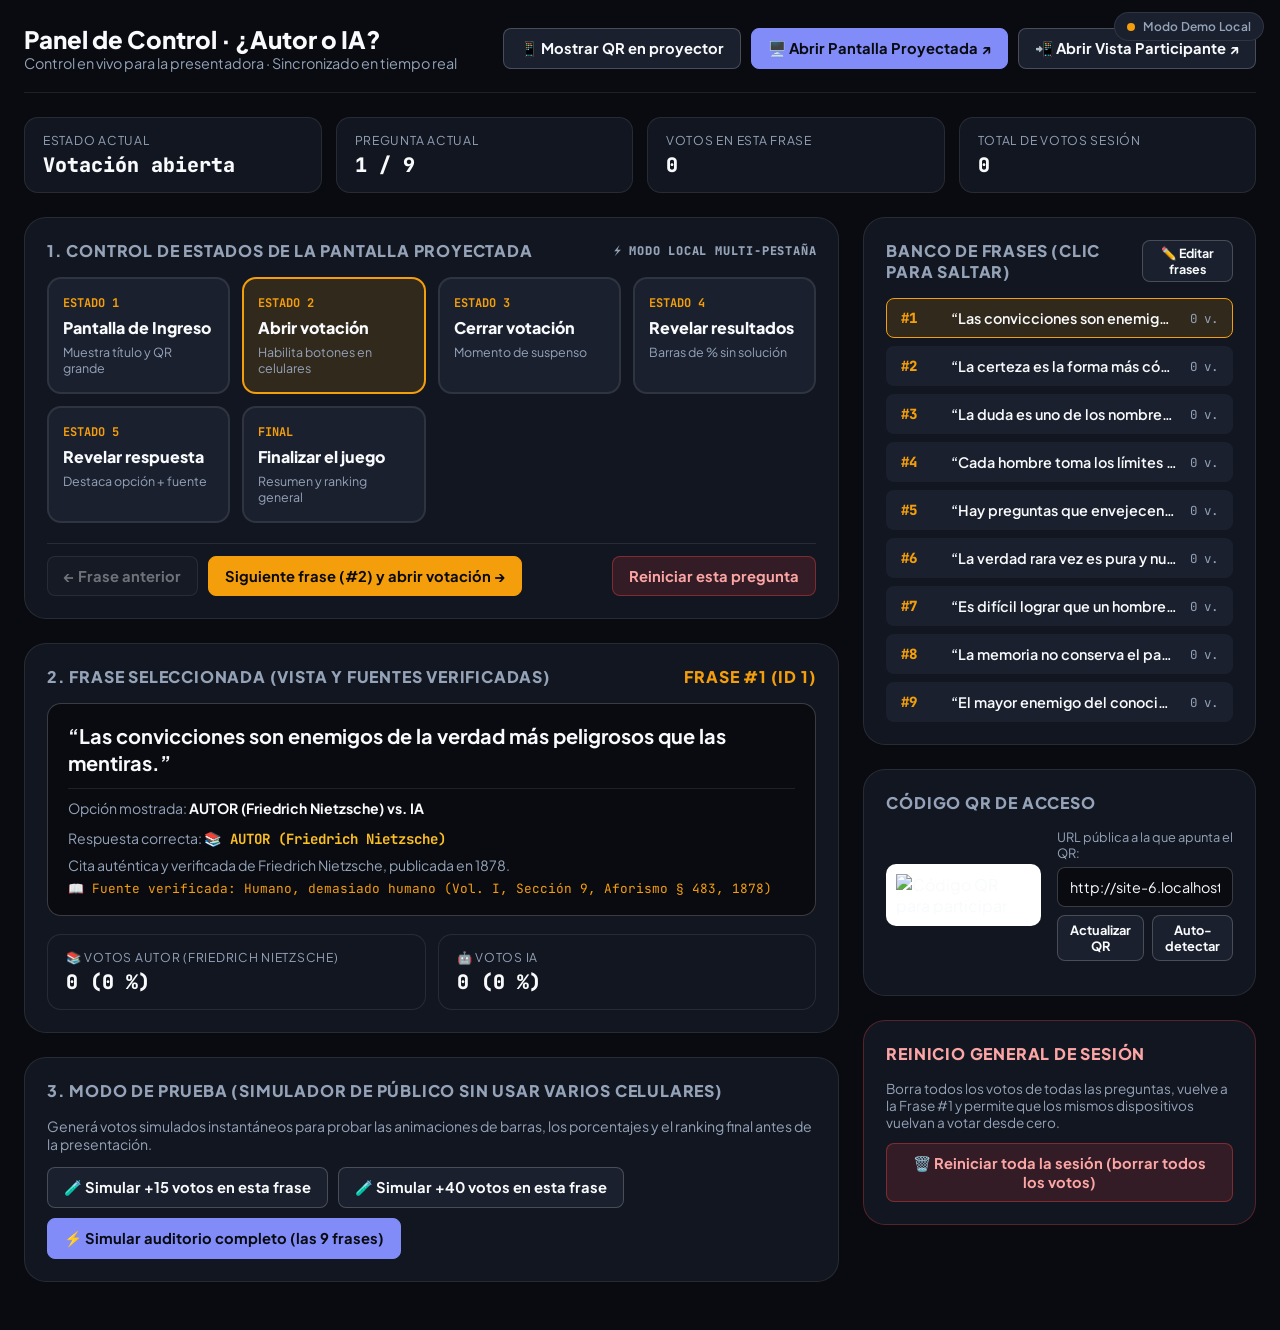
==== commit c8d04ef5: "Simplificar a 2 opciones: AUTOR (con nombre) vs IA, fuentes verificadas y controles directos en proy" ====
--- a/admin.html
+++ b/admin.html
@@ -3,7 +3,7 @@
 <head>
   <meta charset="UTF-8" />
   <meta name="viewport" content="width=device-width, initial-scale=1.0" />
-  <title>Panel de Administración — ¿Autor, IA o cita trucha?</title>
+  <title>Panel de Administración — ¿Autor o IA?</title>
   <link rel="stylesheet" href="styles.css" />
   <!-- Firebase SDK -->
   <script src="https://www.gstatic.com/firebasejs/10.12.2/firebase-app-compat.js"></script>
@@ -21,7 +21,7 @@
 
   <header class="admin-header">
     <div class="admin-title-group">
-      <h1>Panel de Control · ¿Autor, IA o cita trucha?</h1>
+      <h1>Panel de Control · ¿Autor o IA?</h1>
       <p>Control en vivo para la presentadora · Sincronizado en tiempo real</p>
     </div>
 
@@ -38,11 +38,11 @@
     </div>
   </header>
 
-  <!-- Telemetría compacta requerida -->
+  <!-- Telemetría compacta -->
   <section class="admin-telemetry-bar">
     <div class="telemetry-card">
       <div class="telemetry-label">Estado actual</div>
-      <div id="telStatus" class="telemetry-value">Esperando</div>
+      <div id="telStatus" class="telemetry-value">Votación abierta</div>
     </div>
     <div class="telemetry-card">
       <div class="telemetry-label">Pregunta actual</div>
@@ -96,7 +96,7 @@
           <button type="button" class="stage-step-btn" data-set-status="revealed">
             <span class="stage-step-num">ESTADO 5</span>
             <span class="stage-step-name">Revelar respuesta</span>
-            <span class="stage-step-desc">Destaca opción + explicación</span>
+            <span class="stage-step-desc">Destaca opción + fuente</span>
           </button>
 
           <button type="button" class="stage-step-btn" data-set-status="final">
@@ -128,32 +128,29 @@
       <!-- Panel 2: Detalle de la frase activa y machete para la presentadora -->
       <section class="admin-panel">
         <div class="admin-panel-title">
-          <span>2. Frase seleccionada (vista y notas para la presentadora)</span>
+          <span>2. Frase seleccionada (vista y fuentes verificadas)</span>
           <span id="adminRoundPill" style="color: var(--accent-primary);">Frase #1</span>
         </div>
 
         <div class="admin-current-quote-card">
           <div id="adminQuoteText" class="admin-quote-text">“…”</div>
           <div class="admin-secret-meta">
+            <div>Opción mostrada: <strong id="adminClaimedAuthor" style="color: var(--text-primary);">—</strong></div>
             <div>Respuesta correcta: <span id="adminSecretCorrect" class="admin-secret-badge">—</span></div>
-            <div>Autor / Atribución: <strong id="adminSecretAuthor" style="color: var(--text-primary);">—</strong></div>
           </div>
           <div id="adminSecretExplanation" style="margin-top: 8px; font-size: 0.88rem; color: var(--text-secondary);"></div>
-        </div>
-
-        <!-- Monitoreo en vivo de votos de esta pregunta (visible para la presentadora) -->
-        <div style="display: grid; grid-template-columns: repeat(3, 1fr); gap: 12px;">
+          <div id="adminSecretSource" style="margin-top: 6px; font-family: var(--font-mono); font-size: 0.8rem; color: var(--accent-primary);"></div>
+        </div>
+
+        <!-- Monitoreo en vivo de votos de esta pregunta -->
+        <div style="display: grid; grid-template-columns: repeat(2, 1fr); gap: 12px;">
           <div class="telemetry-card">
-            <div class="telemetry-label">📚 Votos AUTOR</div>
+            <div id="adminLabelAutorCard" class="telemetry-label">📚 Votos AUTOR</div>
             <div id="adminStatAutor" class="telemetry-value">0 (0 %)</div>
           </div>
           <div class="telemetry-card">
             <div class="telemetry-label">🤖 Votos IA</div>
             <div id="adminStatIa" class="telemetry-value">0 (0 %)</div>
-          </div>
-          <div class="telemetry-card">
-            <div class="telemetry-label">🎭 Votos CITA TRUCHA</div>
-            <div id="adminStatTrucha" class="telemetry-value">0 (0 %)</div>
           </div>
         </div>
       </section>
@@ -205,9 +202,9 @@
           </div>
           <div style="flex: 1;">
             <label for="inputParticipantUrl" style="display: block; font-size: 0.8rem; color: var(--text-secondary); margin-bottom: 6px;">
-              URL pública a la que apunta el QR (se detecta sola en GitHub Pages):
+              URL pública a la que apunta el QR:
             </label>
-            <input type="url" id="inputParticipantUrl" class="input-field" placeholder="https://tu-usuario.github.io/autor-ia-trucha/" />
+            <input type="url" id="inputParticipantUrl" class="input-field" placeholder="https://stellamcao.github.io/autor-ia-trucha/" />
             <div style="display: flex; gap: 8px; margin-top: 8px;">
               <button type="button" id="btnSaveUrl" class="btn" style="padding: 6px 12px; font-size: 0.8rem;">
                 Actualizar QR
@@ -226,7 +223,7 @@
           <span>Reinicio general de sesión</span>
         </div>
         <p style="font-size: 0.85rem; color: var(--text-secondary); margin-bottom: 12px;">
-          Borra todos los votos de todas las preguntas, vuelve a la Frase #1 en estado de ingreso y permite que los mismos dispositivos vuelvan a votar desde cero.
+          Borra todos los votos de todas las preguntas, vuelve a la Frase #1 y permite que los mismos dispositivos vuelvan a votar desde cero.
         </p>
         <button type="button" id="btnResetSession" class="btn btn-danger" style="width: 100%;">
           🗑️ Reiniciar toda la sesión (borrar todos los votos)
@@ -235,7 +232,7 @@
     </div>
   </div>
 
-  <!-- Modal opcional para editar/reordenar frases desde la interfaz si la presentadora quiere cambiar algo al vuelo -->
+  <!-- Modal opcional para editar/reordenar frases -->
   <div id="editorModal" class="qr-overlay-modal hidden">
     <div class="admin-panel" style="width: 100%; max-width: 860px; max-height: 90vh; display: flex; flex-direction: column;">
       <div class="admin-panel-title">
@@ -243,7 +240,7 @@
         <button type="button" id="btnCloseEditor" class="btn">Cerrar ✕</button>
       </div>
       <p style="font-size: 0.85rem; color: var(--text-secondary); margin-bottom: 10px;">
-        Podés editar permanentemente el archivo <code>questions.js</code> en tu repositorio, o modificar/reordenar las frases acá mismo para esta sesión:
+        Podés editar permanentemente el archivo <code>questions.js</code> en tu repositorio, o modificar/reordenar las frases acá mismo:
       </p>
       <textarea id="textareaQuestionsJson" class="input-field" style="flex: 1; min-height: 360px; font-family: var(--font-mono); font-size: 0.82rem; line-height: 1.4;"></textarea>
       <div style="display: flex; justify-content: space-between; margin-top: 14px;">
@@ -292,13 +289,14 @@
 
       const adminRoundPill = document.getElementById("adminRoundPill");
       const adminQuoteText = document.getElementById("adminQuoteText");
+      const adminClaimedAuthor = document.getElementById("adminClaimedAuthor");
       const adminSecretCorrect = document.getElementById("adminSecretCorrect");
-      const adminSecretAuthor = document.getElementById("adminSecretAuthor");
       const adminSecretExplanation = document.getElementById("adminSecretExplanation");
-
+      const adminSecretSource = document.getElementById("adminSecretSource");
+
+      const adminLabelAutorCard = document.getElementById("adminLabelAutorCard");
       const adminStatAutor = document.getElementById("adminStatAutor");
       const adminStatIa = document.getElementById("adminStatIa");
-      const adminStatTrucha = document.getElementById("adminStatTrucha");
 
       const questionSelectorList = document.getElementById("questionSelectorList");
 
@@ -334,7 +332,7 @@
         } else if (mode === "local") {
           connBanner.classList.remove("hidden", "offline");
           connBanner.classList.add("demo-mode");
-          connText.textContent = "Modo Demo Local (Sin configurar Firebase)";
+          connText.textContent = "Modo Demo Local";
         } else {
           connBanner.classList.add("hidden");
         }
@@ -356,13 +354,11 @@
         const idx = state.currentIndex;
         const totalQ = questions.length;
 
-        // Telemetría superior
         telStatus.textContent = STATUS_LABELS[state.status] || state.status;
         telQuestion.textContent = `${idx + 1} / ${totalQ}`;
         telCurrentVotes.textContent = currentQuestionStats ? currentQuestionStats.total : 0;
         telTotalVotes.textContent = globalSummary.totalVotesAll;
 
-        // Estado del botón Mostrar QR
         if (state.showQRModal) {
           btnToggleQR.classList.add("btn-active-toggle");
           btnToggleQR.textContent = "📱 Ocultar QR superpuesto";
@@ -371,7 +367,6 @@
           btnToggleQR.textContent = "📱 Mostrar QR en proyector";
         }
 
-        // Botones de estado
         stageButtons.forEach((btn) => {
           const st = btn.getAttribute("data-set-status");
           if (st === state.status) {
@@ -387,22 +382,28 @@
             ? `Siguiente frase (#${idx + 2}) y abrir votación →`
             : `Ir al Resumen Final →`;
 
-        // Datos de la pregunta actual
         if (currentQuestion && currentQuestionStats) {
           adminRoundPill.textContent = `Frase #${idx + 1} (ID ${currentQuestion.id})`;
           adminQuoteText.textContent = `“${currentQuestion.quote}”`;
 
-          const meta = CATEGORY_META[currentQuestion.correct] || CATEGORY_META.autor;
-          adminSecretCorrect.textContent = `${meta.emoji} ${meta.label}`;
-          adminSecretAuthor.textContent = currentQuestion.author || "Ninguno";
+          const authorLabel = engine.getAuthorOptionLabel(currentQuestion);
+          adminClaimedAuthor.textContent = `${authorLabel} vs. IA`;
+
+          const isIa = currentQuestion.correct === "ia";
+          adminSecretCorrect.textContent = isIa
+            ? "🤖 IA"
+            : `📚 ${authorLabel}`;
+
           adminSecretExplanation.textContent = currentQuestion.explanation || "";
-
+          adminSecretSource.textContent = currentQuestion.source
+            ? `📖 Fuente verificada: ${currentQuestion.source}`
+            : "";
+
+          adminLabelAutorCard.textContent = `📚 Votos ${authorLabel}`;
           adminStatAutor.textContent = `${currentQuestionStats.counts.autor} (${currentQuestionStats.pct.autor} %)`;
           adminStatIa.textContent = `${currentQuestionStats.counts.ia} (${currentQuestionStats.pct.ia} %)`;
-          adminStatTrucha.textContent = `${currentQuestionStats.counts.trucha} (${currentQuestionStats.pct.trucha} %)`;
-        }
-
-        // Lista de selección de preguntas
+        }
+
         questionSelectorList.innerHTML = "";
         questions.forEach((q, qIndex) => {
           const qVotesObj = (snap.votesByQuestion && snap.votesByQuestion[q.id]) || {};
@@ -416,7 +417,6 @@
             <span class="q-select-votes">${qStats.total} v.</span>
           `;
           item.addEventListener("click", () => {
-            // Al seleccionar una pregunta desde la lista, si estaba en waiting o final pasamos a open, o mantenemos open
             const nextStatus =
               state.status === STATES.WAITING || state.status === STATES.FINAL
                 ? STATES.OPEN
@@ -430,7 +430,6 @@
         });
       });
 
-      // Eventos de cambio de estado
       stageButtons.forEach((btn) => {
         btn.addEventListener("click", () => {
           const targetStatus = btn.getAttribute("data-set-status");
@@ -481,27 +480,26 @@
       btnResetSession.addEventListener("click", async () => {
         if (
           confirm(
-            "¿Reiniciar TODA la sesión? Se borrarán los votos de las 9 frases y la pantalla proyectada volverá a la portada de ingreso."
+            "¿Reiniciar TODA la sesión? Se borrarán los votos de las 9 frases y se abrirá la Frase #1."
           )
         ) {
           await engine.resetEntireSession();
-        }
-      });
-
-      // Simulador de votos
+          await engine.updateState({ status: STATES.OPEN, currentIndex: 0 });
+        }
+      });
+
       btnSim10.addEventListener("click", () => {
-        engine.simulateVotesForCurrentQuestion(15, 0.52);
+        engine.simulateVotesForCurrentQuestion(15, 0.58);
       });
 
       btnSim40.addEventListener("click", () => {
-        engine.simulateVotesForCurrentQuestion(40, 0.48);
+        engine.simulateVotesForCurrentQuestion(40, 0.55);
       });
 
       btnSimAll.addEventListener("click", async () => {
         await engine.simulateAllQuestionsVotes(35);
       });
 
-      // Configuración de URL del QR
       btnSaveUrl.addEventListener("click", () => {
         engine.setParticipantUrl(inputParticipantUrl.value);
         lastQrUrl = "";
@@ -514,7 +512,6 @@
         refreshAdminQR();
       });
 
-      // Editor de preguntas
       btnToggleEditor.addEventListener("click", () => {
         if (!currentSnap) return;
         textareaQuestionsJson.value = JSON.stringify(currentSnap.questions, null, 2);
--- a/styles.css
+++ b/styles.css
@@ -521,10 +521,10 @@
 
 .result-bar-row {
   display: grid;
-  grid-template-columns: 260px 1fr 120px;
+  grid-template-columns: minmax(260px, 380px) 1fr 120px;
   align-items: center;
   gap: 24px;
-  padding: 14px 20px;
+  padding: 16px 22px;
   border-radius: var(--radius-md);
   background: rgba(255, 255, 255, 0.02);
   border: 2px solid transparent;
@@ -532,13 +532,83 @@
 }
 
 .result-bar-label {
-  font-size: clamp(1.25rem, 1.8vw, 1.85rem);
-  font-weight: 800;
-  letter-spacing: 0.03em;
+  font-size: clamp(1.1rem, 1.55vw, 1.65rem);
+  font-weight: 800;
+  letter-spacing: 0.02em;
   color: var(--text-primary);
   display: flex;
   align-items: center;
   gap: 12px;
+  line-height: 1.2;
+}
+
+/* Barra de controles discretos en el proyector */
+.projector-quick-controls {
+  display: flex;
+  align-items: center;
+  gap: 6px;
+  background: rgba(255, 255, 255, 0.04);
+  padding: 5px 8px;
+  border-radius: 999px;
+  border: 1px solid var(--border-subtle);
+  opacity: 0.45;
+  transition: opacity 0.2s ease;
+}
+
+.projector-quick-controls:hover {
+  opacity: 1;
+}
+
+.proj-ctrl-btn {
+  padding: 5px 12px;
+  border-radius: 999px;
+  font-size: 0.78rem;
+  font-weight: 700;
+  color: var(--text-secondary);
+  transition: all 0.15s ease;
+}
+
+.proj-ctrl-btn:hover {
+  color: var(--text-primary);
+  background: rgba(255, 255, 255, 0.1);
+}
+
+.proj-ctrl-btn.active {
+  background: var(--accent-primary);
+  color: #090b10;
+}
+
+/* Pastillas de opciones visibles en el proyector durante la pregunta */
+.projected-options-pills {
+  display: flex;
+  align-items: center;
+  flex-wrap: wrap;
+  gap: 14px;
+  margin-top: -0.5vh;
+}
+
+.proj-option-pill {
+  padding: 10px 20px;
+  border-radius: var(--radius-sm);
+  background: var(--bg-surface);
+  border: 1px solid var(--border-strong);
+  font-size: clamp(1rem, 1.35vw, 1.4rem);
+  font-weight: 700;
+  color: var(--text-primary);
+}
+
+.proj-option-vs {
+  font-size: 1rem;
+  font-weight: 700;
+  color: var(--text-muted);
+  text-transform: uppercase;
+}
+
+.reveal-source-verified {
+  font-family: var(--font-mono);
+  font-size: clamp(0.9rem, 1.15vw, 1.2rem);
+  color: var(--reveal-gold);
+  margin-top: 4px;
 }
 
 .result-bar-track {
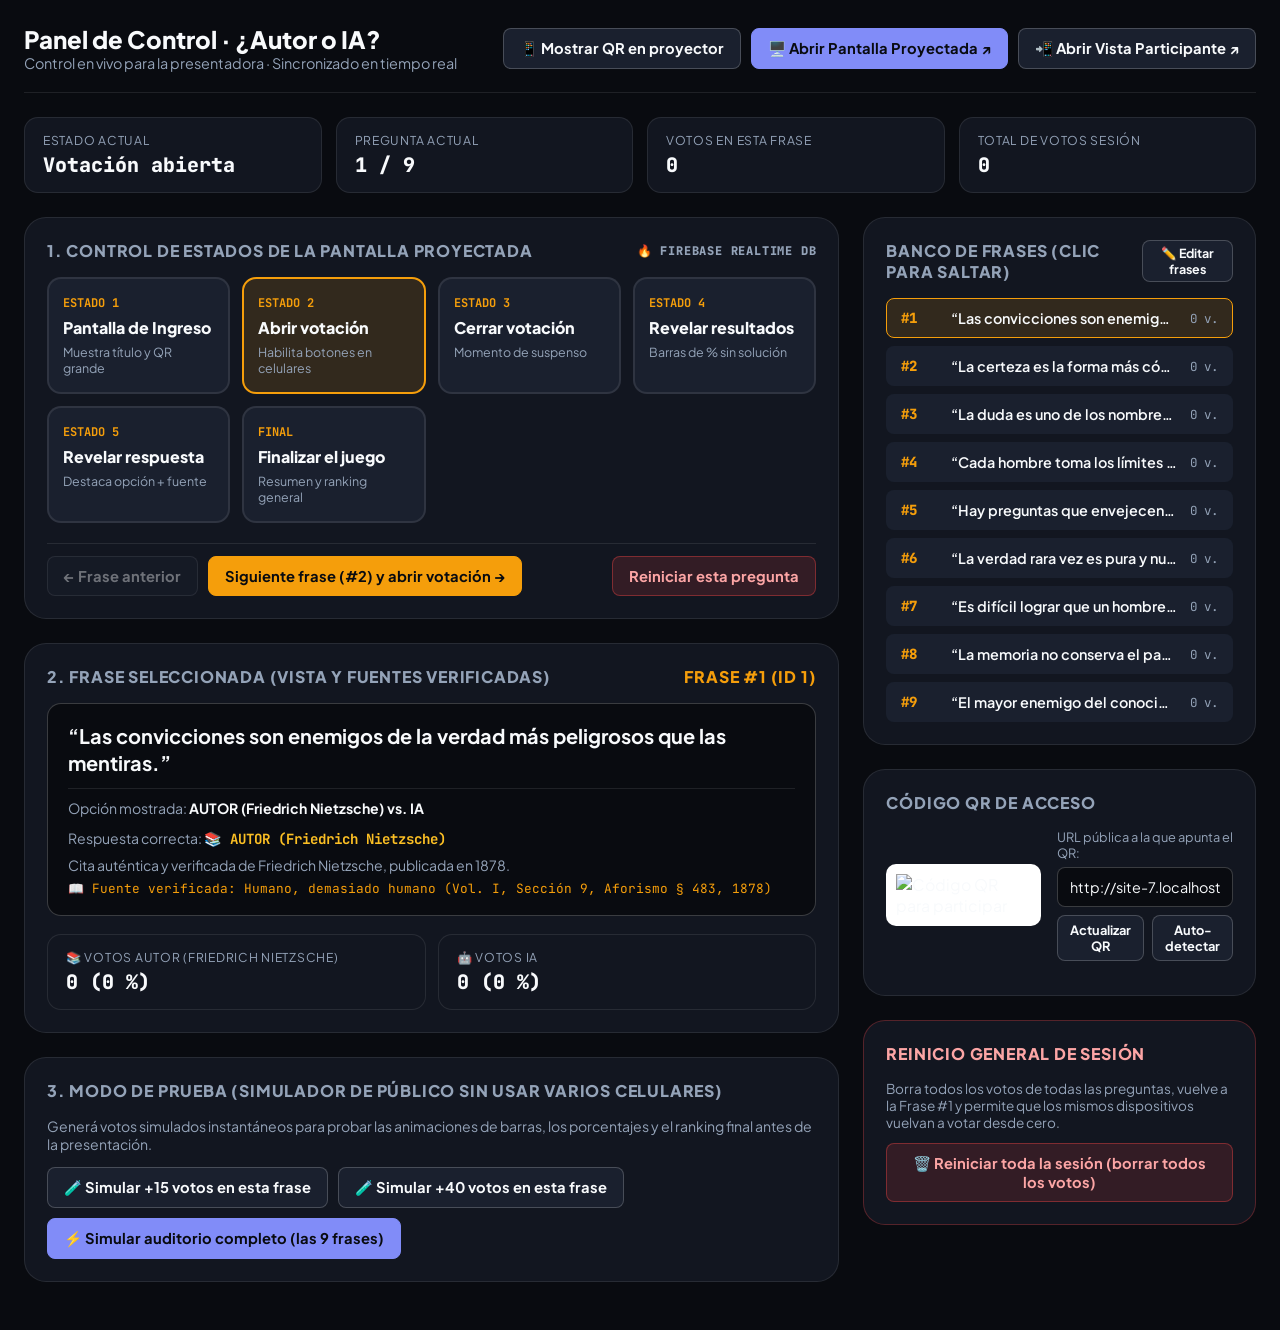
==== commit eb39ea9e: "Agregar sincronización REST directa anti-bloqueo en celulares y carga inmediata de votación" ====
--- a/admin.html
+++ b/admin.html
@@ -255,9 +255,9 @@
   </div>
 
   <!-- Scripts -->
-  <script src="firebase-config.js"></script>
-  <script src="questions.js"></script>
-  <script src="app.js"></script>
+  <script src="firebase-config.js?v=3"></script>
+  <script src="questions.js?v=3"></script>
+  <script src="app.js?v=3"></script>
   <script>
     (function () {
       const { STATES, CATEGORY_META, engine, renderQRCode } = window.AIT;
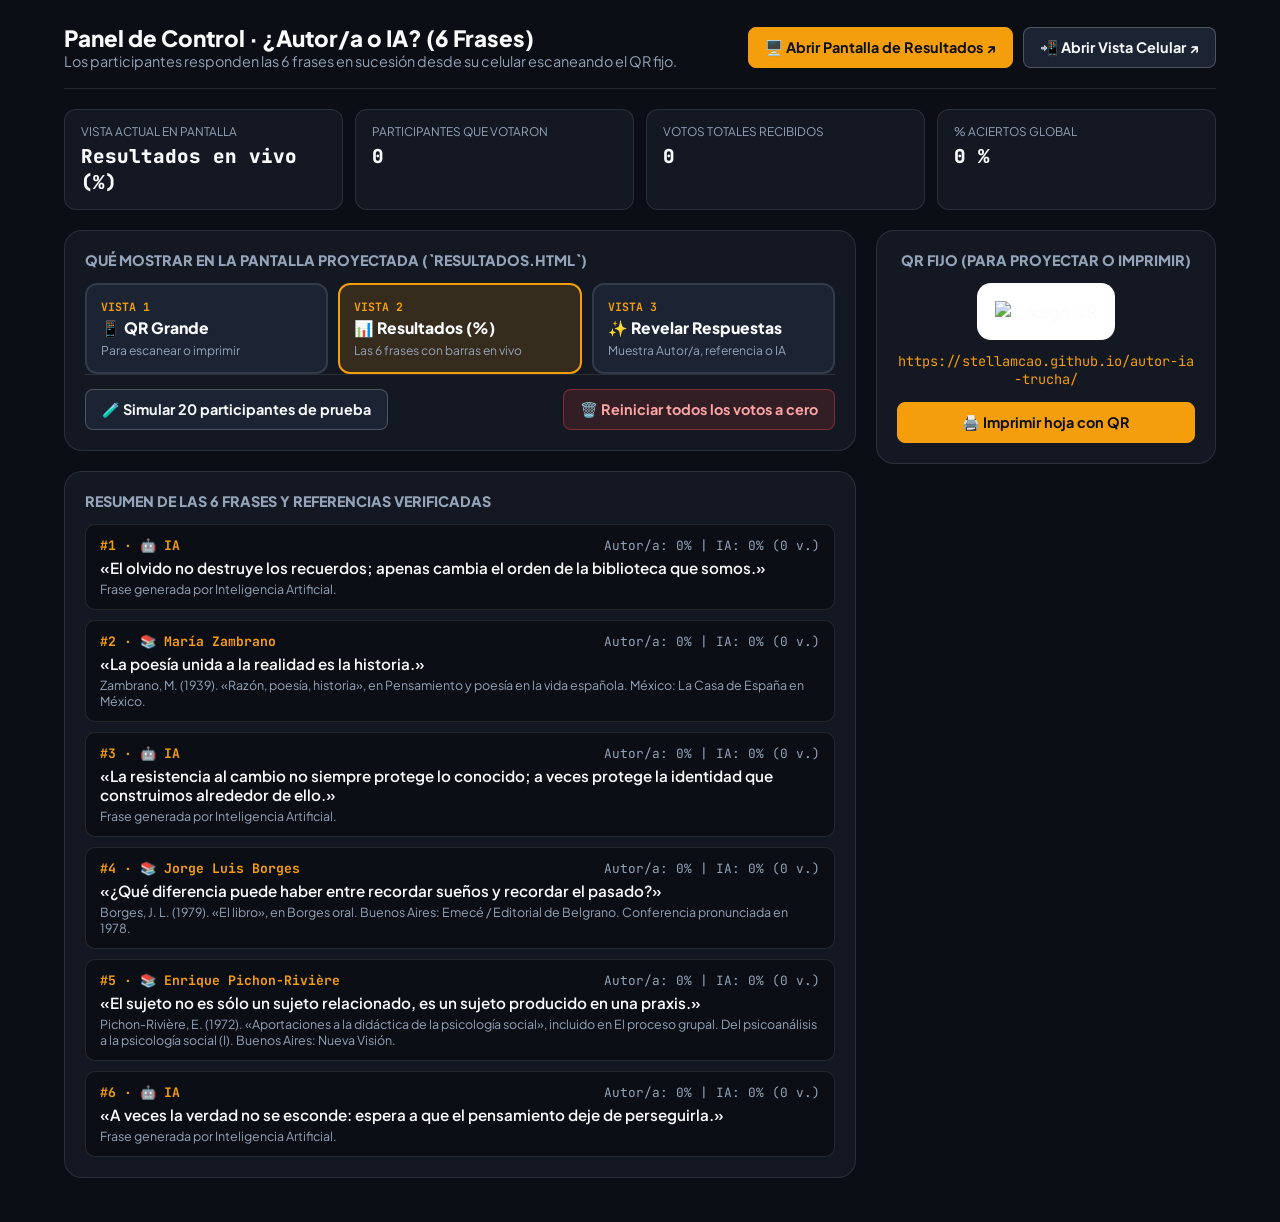
==== commit 0445f196: "Simplificar a 6 frases en sucesión en celulares, QR fijo imprimible y tablero 2x3 en pantalla" ====
--- a/admin.html
+++ b/admin.html
@@ -3,544 +3,204 @@
 <head>
   <meta charset="UTF-8" />
   <meta name="viewport" content="width=device-width, initial-scale=1.0" />
-  <title>Panel de Administración — ¿Autor o IA?</title>
-  <link rel="stylesheet" href="styles.css" />
-  <!-- Firebase SDK -->
+  <title>Panel de Control — ¿Autor/a o IA?</title>
+  <link rel="stylesheet" href="styles.css?v=8" />
   <script src="https://www.gstatic.com/firebasejs/10.12.2/firebase-app-compat.js"></script>
   <script src="https://www.gstatic.com/firebasejs/10.12.2/firebase-database-compat.js"></script>
-  <!-- Generador QR -->
   <script src="https://cdnjs.cloudflare.com/ajax/libs/qrcodejs/1.0.0/qrcode.min.js"></script>
 </head>
 <body class="admin-body">
 
-  <!-- Indicador de conexión -->
-  <div id="connBanner" class="connection-banner hidden">
-    <span class="connection-dot"></span>
-    <span id="connText">Conectado</span>
-  </div>
-
-  <header class="admin-header">
+  <header class="admin-header no-print">
     <div class="admin-title-group">
-      <h1>Panel de Control · ¿Autor o IA?</h1>
-      <p>Control en vivo para la presentadora · Sincronizado en tiempo real</p>
+      <h1>Panel de Control · ¿Autor/a o IA? (6 Frases)</h1>
+      <p>Los participantes responden las 6 frases en sucesión desde su celular escaneando el QR fijo.</p>
     </div>
 
     <div class="admin-quick-links">
-      <button type="button" id="btnToggleQR" class="btn">
-        📱 Mostrar QR en proyector
-      </button>
-      <a href="resultados.html" target="_blank" class="btn btn-indigo">
-        🖥️ Abrir Pantalla Proyectada ↗
+      <a href="resultados.html" target="_blank" class="btn btn-primary">
+        🖥️ Abrir Pantalla de Resultados ↗
       </a>
       <a href="index.html" target="_blank" class="btn">
-        📲 Abrir Vista Participante ↗
+        📲 Abrir Vista Celular ↗
       </a>
     </div>
   </header>
 
-  <!-- Telemetría compacta -->
-  <section class="admin-telemetry-bar">
-    <div class="telemetry-card">
-      <div class="telemetry-label">Estado actual</div>
-      <div id="telStatus" class="telemetry-value">Votación abierta</div>
-    </div>
-    <div class="telemetry-card">
-      <div class="telemetry-label">Pregunta actual</div>
-      <div id="telQuestion" class="telemetry-value">1 / 9</div>
-    </div>
-    <div class="telemetry-card">
-      <div class="telemetry-label">Votos en esta frase</div>
-      <div id="telCurrentVotes" class="telemetry-value">0</div>
-    </div>
-    <div class="telemetry-card">
-      <div class="telemetry-label">Total de votos sesión</div>
+  <section class="admin-telemetry-bar no-print">
+    <div class="telemetry-card">
+      <div class="telemetry-label">Vista actual en pantalla</div>
+      <div id="telStatus" class="telemetry-value">Resultados (%)</div>
+    </div>
+    <div class="telemetry-card">
+      <div class="telemetry-label">Participantes que votaron</div>
+      <div id="telParticipants" class="telemetry-value">0</div>
+    </div>
+    <div class="telemetry-card">
+      <div class="telemetry-label">Votos totales recibidos</div>
       <div id="telTotalVotes" class="telemetry-value">0</div>
     </div>
+    <div class="telemetry-card">
+      <div class="telemetry-label">% Aciertos Global</div>
+      <div id="telAccuracy" class="telemetry-value">0 %</div>
+    </div>
   </section>
 
-  <div class="admin-grid">
-    <!-- COLUMNA IZQUIERDA: Controles de flujo y vista de la pregunta activa -->
+  <div class="admin-grid no-print">
     <div>
-      <!-- Panel 1: Secuencia de estados de la ronda -->
       <section class="admin-panel">
         <div class="admin-panel-title">
-          <span>1. Control de estados de la pantalla proyectada</span>
-          <span id="syncModeTag" style="font-family: var(--font-mono); font-size: 0.75rem;"></span>
-        </div>
-
-        <div class="stage-controls-grid">
-          <button type="button" class="stage-step-btn" data-set-status="waiting">
-            <span class="stage-step-num">ESTADO 1</span>
-            <span class="stage-step-name">Pantalla de Ingreso</span>
-            <span class="stage-step-desc">Muestra título y QR grande</span>
-          </button>
-
-          <button type="button" class="stage-step-btn" data-set-status="open">
-            <span class="stage-step-num">ESTADO 2</span>
-            <span class="stage-step-name">Abrir votación</span>
-            <span class="stage-step-desc">Habilita botones en celulares</span>
-          </button>
-
-          <button type="button" class="stage-step-btn" data-set-status="closed">
-            <span class="stage-step-num">ESTADO 3</span>
-            <span class="stage-step-name">Cerrar votación</span>
-            <span class="stage-step-desc">Momento de suspenso</span>
+          <span>Qué mostrar en la pantalla proyectada (`resultados.html`)</span>
+        </div>
+
+        <div class="stage-controls-grid" style="grid-template-columns: repeat(3, 1fr);">
+          <button type="button" class="stage-step-btn" data-set-status="qr">
+            <span class="stage-step-num">VISTA 1</span>
+            <span class="stage-step-name">📱 QR Grande</span>
+            <span class="stage-step-desc">Para escanear o imprimir</span>
           </button>
 
           <button type="button" class="stage-step-btn" data-set-status="results">
-            <span class="stage-step-num">ESTADO 4</span>
-            <span class="stage-step-name">Revelar resultados</span>
-            <span class="stage-step-desc">Barras de % sin solución</span>
+            <span class="stage-step-num">VISTA 2</span>
+            <span class="stage-step-name">📊 Resultados (%)</span>
+            <span class="stage-step-desc">Las 6 frases con barras en vivo</span>
           </button>
 
           <button type="button" class="stage-step-btn" data-set-status="revealed">
-            <span class="stage-step-num">ESTADO 5</span>
-            <span class="stage-step-name">Revelar respuesta</span>
-            <span class="stage-step-desc">Destaca opción + fuente</span>
-          </button>
-
-          <button type="button" class="stage-step-btn" data-set-status="final">
-            <span class="stage-step-num">FINAL</span>
-            <span class="stage-step-name">Finalizar el juego</span>
-            <span class="stage-step-desc">Resumen y ranking general</span>
-          </button>
-        </div>
-
-        <!-- Navegación rápida entre frases -->
-        <div style="display: flex; flex-wrap: wrap; gap: 10px; justify-content: space-between; padding-top: 12px; border-top: 1px solid var(--border-subtle);">
-          <div style="display: flex; gap: 10px;">
-            <button type="button" id="btnPrevQ" class="btn">
-              ← Frase anterior
-            </button>
-            <button type="button" id="btnNextQ" class="btn btn-primary">
-              Siguiente frase y abrir votación →
-            </button>
-          </div>
-
-          <div style="display: flex; gap: 10px;">
-            <button type="button" id="btnResetQuestion" class="btn btn-danger">
-              Reiniciar esta pregunta
-            </button>
-          </div>
+            <span class="stage-step-num">VISTA 3</span>
+            <span class="stage-step-name">✨ Revelar Respuestas</span>
+            <span class="stage-step-desc">Muestra Autor/a, referencia o IA</span>
+          </button>
+        </div>
+
+        <div style="display: flex; flex-wrap: wrap; gap: 10px; justify-content: space-between; padding-top: 14px; border-top: 1px solid var(--border-subtle);">
+          <button type="button" id="btnSimulate" class="btn">
+            🧪 Simular 20 participantes de prueba
+          </button>
+          <button type="button" id="btnResetSession" class="btn btn-danger">
+            🗑️ Reiniciar todos los votos a cero
+          </button>
         </div>
       </section>
 
-      <!-- Panel 2: Detalle de la frase activa y machete para la presentadora -->
       <section class="admin-panel">
         <div class="admin-panel-title">
-          <span>2. Frase seleccionada (vista y fuentes verificadas)</span>
-          <span id="adminRoundPill" style="color: var(--accent-primary);">Frase #1</span>
-        </div>
-
-        <div class="admin-current-quote-card">
-          <div id="adminQuoteText" class="admin-quote-text">“…”</div>
-          <div class="admin-secret-meta">
-            <div>Opción mostrada: <strong id="adminClaimedAuthor" style="color: var(--text-primary);">—</strong></div>
-            <div>Respuesta correcta: <span id="adminSecretCorrect" class="admin-secret-badge">—</span></div>
-          </div>
-          <div id="adminSecretExplanation" style="margin-top: 8px; font-size: 0.88rem; color: var(--text-secondary);"></div>
-          <div id="adminSecretSource" style="margin-top: 6px; font-family: var(--font-mono); font-size: 0.8rem; color: var(--accent-primary);"></div>
-        </div>
-
-        <!-- Monitoreo en vivo de votos de esta pregunta -->
-        <div style="display: grid; grid-template-columns: repeat(2, 1fr); gap: 12px;">
-          <div class="telemetry-card">
-            <div id="adminLabelAutorCard" class="telemetry-label">📚 Votos AUTOR</div>
-            <div id="adminStatAutor" class="telemetry-value">0 (0 %)</div>
-          </div>
-          <div class="telemetry-card">
-            <div class="telemetry-label">🤖 Votos IA</div>
-            <div id="adminStatIa" class="telemetry-value">0 (0 %)</div>
-          </div>
-        </div>
+          <span>Resumen de las 6 frases y referencias verificadas</span>
+        </div>
+        <div id="adminQuestionsList" style="display: flex; flex-direction: column; gap: 10px;"></div>
       </section>
-
-      <!-- Panel 3: Modo de Prueba / Simulador de Votos -->
-      <section class="admin-panel">
+    </div>
+
+    <div>
+      <section class="admin-panel" style="text-align: center;">
         <div class="admin-panel-title">
-          <span>3. Modo de prueba (Simulador de público sin usar varios celulares)</span>
-        </div>
-        <p style="font-size: 0.88rem; color: var(--text-secondary); margin-bottom: 14px;">
-          Generá votos simulados instantáneos para probar las animaciones de barras, los porcentajes y el ranking final antes de la presentación.
+          <span>QR Fijo (para proyectar o imprimir)</span>
+        </div>
+        <div style="background: #ffffff; padding: 18px; border-radius: 14px; display: inline-block; margin-bottom: 12px;">
+          <div id="adminQrBox"></div>
+        </div>
+        <p style="font-family: var(--font-mono); font-size: 0.85rem; color: var(--accent-primary); margin-bottom: 14px; word-break: break-all;">
+          https://stellamcao.github.io/autor-ia-trucha/
         </p>
-        <div style="display: flex; flex-wrap: wrap; gap: 10px;">
-          <button type="button" id="btnSim10" class="btn">
-            🧪 Simular +15 votos en esta frase
-          </button>
-          <button type="button" id="btnSim40" class="btn">
-            🧪 Simular +40 votos en esta frase
-          </button>
-          <button type="button" id="btnSimAll" class="btn btn-indigo">
-            ⚡ Simular auditorio completo (las 9 frases)
-          </button>
-        </div>
-      </section>
-    </div>
-
-    <!-- COLUMNA DERECHA: Lista de las 9 preguntas, QR y Reinicio Total -->
-    <div>
-      <!-- Selector directo de pregunta -->
-      <section class="admin-panel">
-        <div class="admin-panel-title">
-          <span>Banco de frases (clic para saltar)</span>
-          <button type="button" id="btnToggleEditor" class="btn" style="padding: 4px 10px; font-size: 0.78rem;">
-            ✏️ Editar frases
-          </button>
-        </div>
-
-        <div id="questionSelectorList" class="question-selector-list"></div>
-      </section>
-
-      <!-- Configuración de QR y URL del público -->
-      <section class="admin-panel">
-        <div class="admin-panel-title">
-          <span>Código QR de acceso</span>
-        </div>
-        <div style="display: flex; gap: 16px; align-items: center; margin-bottom: 12px;">
-          <div style="background: #fff; padding: 10px; border-radius: 10px;">
-            <div id="adminQrPreview"></div>
-          </div>
-          <div style="flex: 1;">
-            <label for="inputParticipantUrl" style="display: block; font-size: 0.8rem; color: var(--text-secondary); margin-bottom: 6px;">
-              URL pública a la que apunta el QR:
-            </label>
-            <input type="url" id="inputParticipantUrl" class="input-field" placeholder="https://stellamcao.github.io/autor-ia-trucha/" />
-            <div style="display: flex; gap: 8px; margin-top: 8px;">
-              <button type="button" id="btnSaveUrl" class="btn" style="padding: 6px 12px; font-size: 0.8rem;">
-                Actualizar QR
-              </button>
-              <button type="button" id="btnResetUrl" class="btn" style="padding: 6px 12px; font-size: 0.8rem;">
-                Auto-detectar
-              </button>
-            </div>
-          </div>
-        </div>
-      </section>
-
-      <!-- Zona de peligro / Reiniciar toda la sesión -->
-      <section class="admin-panel" style="border-color: rgba(239, 68, 68, 0.3);">
-        <div class="admin-panel-title" style="color: #fca5a5;">
-          <span>Reinicio general de sesión</span>
-        </div>
-        <p style="font-size: 0.85rem; color: var(--text-secondary); margin-bottom: 12px;">
-          Borra todos los votos de todas las preguntas, vuelve a la Frase #1 y permite que los mismos dispositivos vuelvan a votar desde cero.
-        </p>
-        <button type="button" id="btnResetSession" class="btn btn-danger" style="width: 100%;">
-          🗑️ Reiniciar toda la sesión (borrar todos los votos)
+        <button type="button" id="btnPrintFromAdmin" class="btn btn-primary" style="width: 100%;">
+          🖨️ Imprimir hoja con QR
         </button>
       </section>
     </div>
   </div>
 
-  <!-- Modal opcional para editar/reordenar frases -->
-  <div id="editorModal" class="qr-overlay-modal hidden">
-    <div class="admin-panel" style="width: 100%; max-width: 860px; max-height: 90vh; display: flex; flex-direction: column;">
-      <div class="admin-panel-title">
-        <span>Editor rápido del banco de frases (JSON)</span>
-        <button type="button" id="btnCloseEditor" class="btn">Cerrar ✕</button>
-      </div>
-      <p style="font-size: 0.85rem; color: var(--text-secondary); margin-bottom: 10px;">
-        Podés editar permanentemente el archivo <code>questions.js</code> en tu repositorio, o modificar/reordenar las frases acá mismo:
-      </p>
-      <textarea id="textareaQuestionsJson" class="input-field" style="flex: 1; min-height: 360px; font-family: var(--font-mono); font-size: 0.82rem; line-height: 1.4;"></textarea>
-      <div style="display: flex; justify-content: space-between; margin-top: 14px;">
-        <button type="button" id="btnRestoreDefaultQuestions" class="btn btn-danger">
-          Restaurar las 9 frases originales de questions.js
-        </button>
-        <button type="button" id="btnSaveCustomQuestions" class="btn btn-primary">
-          Guardar cambios en banco de frases
-        </button>
-      </div>
-    </div>
+  <!-- Hoja dedicada solo para cuando se toca "Imprimir" -->
+  <div class="print-only-sheet">
+    <h1>¿Autor/a o IA?</h1>
+    <p>Escaneá el código QR con la cámara de tu celular para participar en las 6 frases:</p>
+    <div id="printQrBox" style="margin: 30px auto; display: inline-block;"></div>
+    <p style="font-family: monospace; font-size: 16pt;">https://stellamcao.github.io/autor-ia-trucha/</p>
   </div>
 
-  <!-- Scripts -->
-  <script src="firebase-config.js?v=3"></script>
-  <script src="questions.js?v=3"></script>
-  <script src="app.js?v=3"></script>
+  <script src="firebase-config.js?v=8"></script>
+  <script src="questions.js?v=8"></script>
+  <script src="app.js?v=8"></script>
   <script>
     (function () {
-      const { STATES, CATEGORY_META, engine, renderQRCode } = window.AIT;
-
-      const STATUS_LABELS = {
-        [STATES.WAITING]: "Esperando (Ingreso)",
-        [STATES.OPEN]: "Votación abierta",
-        [STATES.CLOSED]: "Votación cerrada",
-        [STATES.RESULTS]: "Resultados (%)",
-        [STATES.REVEALED]: "Respuesta revelada",
-        [STATES.FINAL]: "Resumen final"
+      const { STATES, FIXED_PARTICIPANT_URL, engine, renderQRCode } = window.AIT;
+
+      const telStatus = document.getElementById("telStatus");
+      const telParticipants = document.getElementById("telParticipants");
+      const telTotalVotes = document.getElementById("telTotalVotes");
+      const telAccuracy = document.getElementById("telAccuracy");
+
+      const stageButtons = document.querySelectorAll("[data-set-status]");
+      const btnSimulate = document.getElementById("btnSimulate");
+      const btnResetSession = document.getElementById("btnResetSession");
+      const btnPrintFromAdmin = document.getElementById("btnPrintFromAdmin");
+      const adminQuestionsList = document.getElementById("adminQuestionsList");
+
+      engine.init();
+
+      renderQRCode(document.getElementById("adminQrBox"), FIXED_PARTICIPANT_URL, 200);
+      renderQRCode(document.getElementById("printQrBox"), FIXED_PARTICIPANT_URL, 340);
+
+      const LABELS = {
+        [STATES.QR]: "QR Grande",
+        [STATES.RESULTS]: "Resultados en vivo (%)",
+        [STATES.REVEALED]: "Respuestas reveladas"
       };
 
-      const connBanner = document.getElementById("connBanner");
-      const connText = document.getElementById("connText");
-      const syncModeTag = document.getElementById("syncModeTag");
-
-      const telStatus = document.getElementById("telStatus");
-      const telQuestion = document.getElementById("telQuestion");
-      const telCurrentVotes = document.getElementById("telCurrentVotes");
-      const telTotalVotes = document.getElementById("telTotalVotes");
-
-      const stageButtons = document.querySelectorAll("[data-set-status]");
-      const btnPrevQ = document.getElementById("btnPrevQ");
-      const btnNextQ = document.getElementById("btnNextQ");
-      const btnResetQuestion = document.getElementById("btnResetQuestion");
-      const btnResetSession = document.getElementById("btnResetSession");
-      const btnToggleQR = document.getElementById("btnToggleQR");
-
-      const adminRoundPill = document.getElementById("adminRoundPill");
-      const adminQuoteText = document.getElementById("adminQuoteText");
-      const adminClaimedAuthor = document.getElementById("adminClaimedAuthor");
-      const adminSecretCorrect = document.getElementById("adminSecretCorrect");
-      const adminSecretExplanation = document.getElementById("adminSecretExplanation");
-      const adminSecretSource = document.getElementById("adminSecretSource");
-
-      const adminLabelAutorCard = document.getElementById("adminLabelAutorCard");
-      const adminStatAutor = document.getElementById("adminStatAutor");
-      const adminStatIa = document.getElementById("adminStatIa");
-
-      const questionSelectorList = document.getElementById("questionSelectorList");
-
-      const btnSim10 = document.getElementById("btnSim10");
-      const btnSim40 = document.getElementById("btnSim40");
-      const btnSimAll = document.getElementById("btnSimAll");
-
-      const adminQrPreview = document.getElementById("adminQrPreview");
-      const inputParticipantUrl = document.getElementById("inputParticipantUrl");
-      const btnSaveUrl = document.getElementById("btnSaveUrl");
-      const btnResetUrl = document.getElementById("btnResetUrl");
-
-      const btnToggleEditor = document.getElementById("btnToggleEditor");
-      const editorModal = document.getElementById("editorModal");
-      const btnCloseEditor = document.getElementById("btnCloseEditor");
-      const textareaQuestionsJson = document.getElementById("textareaQuestionsJson");
-      const btnSaveCustomQuestions = document.getElementById("btnSaveCustomQuestions");
-      const btnRestoreDefaultQuestions = document.getElementById("btnRestoreDefaultQuestions");
-
-      let currentSnap = null;
-      let lastQrUrl = "";
-
-      engine.init();
-
-      engine.onConnectionChange(({ isConnected, mode }) => {
-        syncModeTag.textContent =
-          mode === "firebase" ? "🔥 Firebase Realtime DB" : "⚡ Modo Local Multi-pestaña";
-
-        if (!isConnected) {
-          connBanner.classList.remove("hidden", "demo-mode");
-          connBanner.classList.add("offline");
-          connText.textContent = "Sin conexión";
-        } else if (mode === "local") {
-          connBanner.classList.remove("hidden", "offline");
-          connBanner.classList.add("demo-mode");
-          connText.textContent = "Modo Demo Local";
-        } else {
-          connBanner.classList.add("hidden");
-        }
-      });
-
-      function refreshAdminQR() {
-        const url = engine.getParticipantUrl();
-        if (url === lastQrUrl) return;
-        lastQrUrl = url;
-        inputParticipantUrl.value = url;
-        renderQRCode(adminQrPreview, url, 115);
-      }
-
       engine.subscribe((snap) => {
-        currentSnap = snap;
-        refreshAdminQR();
-
-        const { state, questions, currentQuestion, currentQuestionStats, globalSummary } = snap;
-        const idx = state.currentIndex;
-        const totalQ = questions.length;
-
-        telStatus.textContent = STATUS_LABELS[state.status] || state.status;
-        telQuestion.textContent = `${idx + 1} / ${totalQ}`;
-        telCurrentVotes.textContent = currentQuestionStats ? currentQuestionStats.total : 0;
-        telTotalVotes.textContent = globalSummary.totalVotesAll;
-
-        if (state.showQRModal) {
-          btnToggleQR.classList.add("btn-active-toggle");
-          btnToggleQR.textContent = "📱 Ocultar QR superpuesto";
-        } else {
-          btnToggleQR.classList.remove("btn-active-toggle");
-          btnToggleQR.textContent = "📱 Mostrar QR en proyector";
-        }
+        const { state, summary } = snap;
+        const st = state.status || STATES.RESULTS;
+
+        telStatus.textContent = LABELS[st] || st;
+        telParticipants.textContent = summary.participantsCount;
+        telTotalVotes.textContent = summary.totalVotesAll;
+        telAccuracy.textContent = `${summary.globalAccuracyPct} %`;
 
         stageButtons.forEach((btn) => {
-          const st = btn.getAttribute("data-set-status");
-          if (st === state.status) {
-            btn.classList.add("active-state");
-          } else {
-            btn.classList.remove("active-state");
-          }
+          btn.classList.toggle("active-state", btn.getAttribute("data-set-status") === st);
         });
 
-        btnPrevQ.disabled = idx <= 0;
-        btnNextQ.textContent =
-          idx < totalQ - 1
-            ? `Siguiente frase (#${idx + 2}) y abrir votación →`
-            : `Ir al Resumen Final →`;
-
-        if (currentQuestion && currentQuestionStats) {
-          adminRoundPill.textContent = `Frase #${idx + 1} (ID ${currentQuestion.id})`;
-          adminQuoteText.textContent = `“${currentQuestion.quote}”`;
-
-          const authorLabel = engine.getAuthorOptionLabel(currentQuestion);
-          adminClaimedAuthor.textContent = `${authorLabel} vs. IA`;
-
-          const isIa = currentQuestion.correct === "ia";
-          adminSecretCorrect.textContent = isIa
-            ? "🤖 IA"
-            : `📚 ${authorLabel}`;
-
-          adminSecretExplanation.textContent = currentQuestion.explanation || "";
-          adminSecretSource.textContent = currentQuestion.source
-            ? `📖 Fuente verificada: ${currentQuestion.source}`
-            : "";
-
-          adminLabelAutorCard.textContent = `📚 Votos ${authorLabel}`;
-          adminStatAutor.textContent = `${currentQuestionStats.counts.autor} (${currentQuestionStats.pct.autor} %)`;
-          adminStatIa.textContent = `${currentQuestionStats.counts.ia} (${currentQuestionStats.pct.ia} %)`;
-        }
-
-        questionSelectorList.innerHTML = "";
-        questions.forEach((q, qIndex) => {
-          const qVotesObj = (snap.votesByQuestion && snap.votesByQuestion[q.id]) || {};
-          const qStats = engine.computeQuestionStats(q, qVotesObj);
-          const item = document.createElement("button");
-          item.type = "button";
-          item.className = "q-select-item" + (qIndex === idx ? " current" : "");
-          item.innerHTML = `
-            <span class="q-select-num">#${qIndex + 1}</span>
-            <span class="q-select-text">“${q.quote}”</span>
-            <span class="q-select-votes">${qStats.total} v.</span>
+        adminQuestionsList.innerHTML = "";
+        summary.perQuestion.forEach((item) => {
+          const q = item.question;
+          const stats = item.stats;
+          const isIa = q.correct === "ia";
+          const div = document.createElement("div");
+          div.style.cssText =
+            "padding: 12px 14px; border-radius: 10px; background: var(--bg-deep); border: 1px solid var(--border-subtle);";
+          div.innerHTML = `
+            <div style="display: flex; justify-content: space-between; margin-bottom: 4px;">
+              <strong style="color: var(--accent-primary); font-family: var(--font-mono); font-size: 0.82rem;">
+                #${item.index} · ${isIa ? "🤖 IA" : "📚 " + q.author}
+              </strong>
+              <span style="font-family: var(--font-mono); font-size: 0.8rem; color: var(--text-secondary);">
+                Autor/a: ${stats.pct.autor}% | IA: ${stats.pct.ia}% (${stats.total} v.)
+              </span>
+            </div>
+            <div style="font-weight: 600; font-size: 0.95rem; margin-bottom: 4px;">«${q.quote}»</div>
+            <div style="font-size: 0.78rem; color: var(--text-secondary);">${q.source}</div>
           `;
-          item.addEventListener("click", () => {
-            const nextStatus =
-              state.status === STATES.WAITING || state.status === STATES.FINAL
-                ? STATES.OPEN
-                : state.status;
-            engine.updateState({
-              currentIndex: qIndex,
-              status: nextStatus
-            });
-          });
-          questionSelectorList.appendChild(item);
+          adminQuestionsList.appendChild(div);
         });
       });
 
       stageButtons.forEach((btn) => {
         btn.addEventListener("click", () => {
-          const targetStatus = btn.getAttribute("data-set-status");
-          engine.updateState({ status: targetStatus });
+          engine.updateState({ status: btn.getAttribute("data-set-status") });
         });
       });
 
-      btnPrevQ.addEventListener("click", () => {
-        if (!currentSnap) return;
-        const prevIdx = Math.max(0, currentSnap.state.currentIndex - 1);
-        engine.updateState({
-          currentIndex: prevIdx,
-          status: STATES.OPEN
-        });
-      });
-
-      btnNextQ.addEventListener("click", () => {
-        if (!currentSnap) return;
-        const { state, questions } = currentSnap;
-        if (state.currentIndex < questions.length - 1) {
-          engine.updateState({
-            currentIndex: state.currentIndex + 1,
-            status: STATES.OPEN
-          });
-        } else {
-          engine.updateState({
-            status: STATES.FINAL
-          });
+      btnSimulate.addEventListener("click", () => {
+        engine.simulateAllQuestionsVotes(20);
+      });
+
+      btnResetSession.addEventListener("click", async () => {
+        if (confirm("¿Borrar todos los votos para empezar de nuevo?")) {
+          await engine.resetEntireSession();
         }
       });
 
-      btnToggleQR.addEventListener("click", () => {
-        if (!currentSnap) return;
-        engine.updateState({
-          showQRModal: !currentSnap.state.showQRModal
-        });
-      });
-
-      btnResetQuestion.addEventListener("click", async () => {
-        if (!currentSnap || !currentSnap.currentQuestion) return;
-        const qNum = currentSnap.state.currentIndex + 1;
-        if (confirm(`¿Seguro que querés borrar los votos de la Frase #${qNum} y reabrir su votación?`)) {
-          await engine.resetQuestionVotes(currentSnap.currentQuestion.id);
-          await engine.updateState({ status: STATES.OPEN });
-        }
-      });
-
-      btnResetSession.addEventListener("click", async () => {
-        if (
-          confirm(
-            "¿Reiniciar TODA la sesión? Se borrarán los votos de las 9 frases y se abrirá la Frase #1."
-          )
-        ) {
-          await engine.resetEntireSession();
-          await engine.updateState({ status: STATES.OPEN, currentIndex: 0 });
-        }
-      });
-
-      btnSim10.addEventListener("click", () => {
-        engine.simulateVotesForCurrentQuestion(15, 0.58);
-      });
-
-      btnSim40.addEventListener("click", () => {
-        engine.simulateVotesForCurrentQuestion(40, 0.55);
-      });
-
-      btnSimAll.addEventListener("click", async () => {
-        await engine.simulateAllQuestionsVotes(35);
-      });
-
-      btnSaveUrl.addEventListener("click", () => {
-        engine.setParticipantUrl(inputParticipantUrl.value);
-        lastQrUrl = "";
-        refreshAdminQR();
-      });
-
-      btnResetUrl.addEventListener("click", () => {
-        engine.setParticipantUrl("");
-        lastQrUrl = "";
-        refreshAdminQR();
-      });
-
-      btnToggleEditor.addEventListener("click", () => {
-        if (!currentSnap) return;
-        textareaQuestionsJson.value = JSON.stringify(currentSnap.questions, null, 2);
-        editorModal.classList.remove("hidden");
-      });
-
-      btnCloseEditor.addEventListener("click", () => {
-        editorModal.classList.add("hidden");
-      });
-
-      btnSaveCustomQuestions.addEventListener("click", async () => {
-        try {
-          const parsed = JSON.parse(textareaQuestionsJson.value);
-          if (!Array.isArray(parsed) || parsed.length === 0) {
-            alert("El JSON debe ser una lista (array) con al menos una frase.");
-            return;
-          }
-          await engine.saveCustomQuestions(parsed);
-          editorModal.classList.add("hidden");
-        } catch (e) {
-          alert("Error de formato JSON: " + e.message);
-        }
-      });
-
-      btnRestoreDefaultQuestions.addEventListener("click", async () => {
-        if (confirm("¿Restaurar las 9 frases originales definidas en questions.js?")) {
-          await engine.saveCustomQuestions(null);
-          editorModal.classList.add("hidden");
-        }
+      btnPrintFromAdmin.addEventListener("click", () => {
+        window.print();
       });
     })();
   </script>
--- a/styles.css
+++ b/styles.css
@@ -1,35 +1,27 @@
 /* ==========================================================================
-   ¿AUTOR, IA O CITA TRUCHA? — Hoja de estilos principal
-   Estética: Editorial oscura, minimalista, altísimo contraste, irónica y limpia.
-   Tipografía: Sans-serif geométrica/humanista de alta legibilidad.
+   ¿AUTOR/A O IA? — Hoja de estilos simplificada (6 frases en sucesión)
    ========================================================================== */
 
-@import url('https://fonts.googleapis.com/css2?family=Plus+Jakarta+Sans:ital,wght@0,400;0,500;0,600;0,700;0,800;1,400&family=JetBrains+Mono:wght@500;700&display=swap');
+@import url('https://fonts.googleapis.com/css2?family=Plus+Jakarta+Sans:wght@400;500;600;700;800&family=JetBrains+Mono:wght@500;700&display=swap');
 
 :root {
-  --bg-deep: #090b10;
-  --bg-surface: #121620;
-  --bg-elevated: #1a202e;
-  --bg-glass: rgba(18, 22, 32, 0.85);
+  --bg-deep: #0b0e14;
+  --bg-surface: #131822;
+  --bg-elevated: #1c2433;
 
   --text-primary: #f8fafc;
   --text-secondary: #94a3b8;
   --text-muted: #64748b;
 
-  --border-subtle: rgba(255, 255, 255, 0.09);
-  --border-strong: rgba(255, 255, 255, 0.2);
-
-  /* Acento neutro editorial (ámbar/champagne cálido) */
+  --border-subtle: rgba(255, 255, 255, 0.1);
+  --border-strong: rgba(255, 255, 255, 0.22);
+
   --accent-primary: #f59e0b;
-  --accent-soft: rgba(245, 158, 11, 0.14);
-  --accent-indigo: #818cf8;
-  --accent-indigo-soft: rgba(129, 140, 248, 0.15);
-
-  /* Barras neutras (Estado 4: sin sugerir respuesta correcta con rojo/verde) */
-  --bar-neutral-fill: #e2e8f0;
-  --bar-neutral-bg: rgba(255, 255, 255, 0.07);
-
-  /* Destacado en Estado 5 (Revelación) */
+  --accent-soft: rgba(245, 158, 11, 0.15);
+
+  --bar-neutral-fill: #cbd5e1;
+  --bar-neutral-bg: rgba(255, 255, 255, 0.08);
+
   --reveal-gold: #fbbf24;
   --reveal-gold-bg: rgba(251, 191, 36, 0.14);
   --reveal-gold-border: #fbbf24;
@@ -38,9 +30,8 @@
   --success: #10b981;
 
   --radius-sm: 8px;
-  --radius-md: 14px;
-  --radius-lg: 22px;
-  --radius-xl: 30px;
+  --radius-md: 12px;
+  --radius-lg: 18px;
 
   --font-sans: 'Plus Jakarta Sans', -apple-system, BlinkMacSystemFont, "Segoe UI", Roboto, sans-serif;
   --font-mono: 'JetBrains Mono', monospace;
@@ -57,7 +48,6 @@
   color: var(--text-primary);
   font-family: var(--font-sans);
   -webkit-font-smoothing: antialiased;
-  -moz-osx-font-smoothing: grayscale;
   min-height: 100vh;
 }
 
@@ -69,58 +59,25 @@
   color: inherit;
 }
 
-/* Indicador de conexión flotante discreto */
-.connection-banner {
-  position: fixed;
-  top: 12px;
-  right: 16px;
-  z-index: 9999;
-  display: inline-flex;
-  align-items: center;
-  gap: 8px;
-  padding: 6px 12px;
-  border-radius: 999px;
-  font-size: 0.75rem;
-  font-weight: 600;
-  letter-spacing: 0.02em;
-  background: var(--bg-elevated);
-  border: 1px solid var(--border-subtle);
-  color: var(--text-secondary);
-  transition: opacity 0.3s ease, transform 0.3s ease;
-}
-
-.connection-dot {
-  width: 8px;
-  height: 8px;
-  border-radius: 50%;
-  background: var(--success);
-}
-
-.connection-banner.offline {
-  border-color: var(--danger);
-  color: #fca5a5;
-  background: rgba(127, 29, 29, 0.85);
-}
-
-.connection-banner.offline .connection-dot {
-  background: var(--danger);
-}
-
-.connection-banner.demo-mode .connection-dot {
-  background: var(--accent-primary);
+.hidden {
+  display: none !important;
+}
+
+.print-only-sheet {
+  display: none;
 }
 
 /* ==========================================================================
-   1. VISTA PARTICIPANTE (index.html) — Celulares
+   1. VISTA CELULAR (index.html) — 6 frases en sucesión
    ========================================================================== */
 
 .participant-body {
   display: flex;
   flex-direction: column;
   min-height: 100dvh;
-  max-width: 560px;
+  max-width: 520px;
   margin: 0 auto;
-  padding: 20px 18px 28px;
+  padding: 18px 18px 24px;
   justify-content: space-between;
 }
 
@@ -128,26 +85,39 @@
   display: flex;
   align-items: center;
   justify-content: space-between;
-  padding-bottom: 14px;
-  border-bottom: 1px solid var(--border-subtle);
+  padding-bottom: 12px;
 }
 
 .participant-brand {
-  font-size: 0.9rem;
-  font-weight: 700;
-  color: var(--text-secondary);
-  letter-spacing: -0.01em;
+  font-size: 1rem;
+  font-weight: 800;
+  color: var(--text-primary);
 }
 
 .participant-round-pill {
   font-family: var(--font-mono);
-  font-size: 0.8rem;
-  font-weight: 700;
-  padding: 4px 10px;
+  font-size: 0.82rem;
+  font-weight: 700;
+  padding: 4px 12px;
   border-radius: 999px;
   background: var(--accent-soft);
   color: var(--accent-primary);
-  border: 1px solid rgba(245, 158, 11, 0.3);
+  border: 1px solid rgba(245, 158, 11, 0.35);
+}
+
+.mobile-progress-track {
+  width: 100%;
+  height: 6px;
+  background: var(--bg-elevated);
+  border-radius: 999px;
+  overflow: hidden;
+  margin-bottom: 10px;
+}
+
+.mobile-progress-fill {
+  height: 100%;
+  background: var(--accent-primary);
+  transition: width 0.25s ease;
 }
 
 .participant-main {
@@ -155,56 +125,21 @@
   display: flex;
   flex-direction: column;
   justify-content: center;
-  padding: 24px 0;
-}
-
-/* Estado de espera en el celular */
-.waiting-card {
-  text-align: center;
-  padding: 44px 24px;
+  padding: 16px 0;
+}
+
+.mobile-quote-box {
   background: var(--bg-surface);
   border: 1px solid var(--border-subtle);
   border-radius: var(--radius-lg);
-}
-
-.pulse-ring {
-  width: 14px;
-  height: 14px;
-  border-radius: 50%;
-  background: var(--accent-primary);
-  margin: 0 auto 22px;
-  box-shadow: 0 0 0 0 rgba(245, 158, 11, 0.7);
-  animation: pulseGold 2s infinite;
-}
-
-@keyframes pulseGold {
-  0% { box-shadow: 0 0 0 0 rgba(245, 158, 11, 0.6); }
-  70% { box-shadow: 0 0 0 14px rgba(245, 158, 11, 0); }
-  100% { box-shadow: 0 0 0 0 rgba(245, 158, 11, 0); }
-}
-
-.waiting-title {
-  font-size: 1.45rem;
-  font-weight: 700;
-  line-height: 1.3;
-  margin-bottom: 10px;
-}
-
-.waiting-sub {
-  font-size: 0.95rem;
-  color: var(--text-secondary);
-  line-height: 1.5;
-}
-
-/* Frase y botones en el celular */
-.mobile-quote-box {
-  margin-bottom: 26px;
+  padding: 22px 20px;
+  margin-bottom: 20px;
 }
 
 .mobile-question-number {
   font-family: var(--font-mono);
-  font-size: 0.82rem;
-  text-transform: uppercase;
+  font-size: 0.78rem;
+  font-weight: 700;
   letter-spacing: 0.08em;
   color: var(--accent-primary);
   margin-bottom: 10px;
@@ -212,23 +147,22 @@
 }
 
 .mobile-quote-text {
-  font-size: clamp(1.35rem, 5.2vw, 1.75rem);
-  font-weight: 700;
-  line-height: 1.32;
-  letter-spacing: -0.02em;
+  font-size: clamp(1.25rem, 4.8vw, 1.55rem);
+  font-weight: 700;
+  line-height: 1.36;
   color: var(--text-primary);
 }
 
 .vote-buttons-stack {
   display: flex;
   flex-direction: column;
-  gap: 14px;
+  gap: 12px;
 }
 
 .vote-btn {
   width: 100%;
-  min-height: 70px;
-  padding: 18px 22px;
+  min-height: 68px;
+  padding: 16px 22px;
   border-radius: var(--radius-md);
   background: var(--bg-surface);
   border: 2px solid var(--border-strong);
@@ -236,10 +170,9 @@
   display: flex;
   align-items: center;
   justify-content: space-between;
-  font-size: 1.2rem;
-  font-weight: 800;
-  letter-spacing: 0.03em;
-  transition: transform 0.12s ease, background 0.15s ease, border-color 0.15s ease;
+  font-size: 1.15rem;
+  font-weight: 800;
+  transition: transform 0.1s ease, border-color 0.15s ease, background 0.15s ease;
   -webkit-tap-highlight-color: transparent;
 }
 
@@ -253,18 +186,17 @@
   transform: scale(0.98);
 }
 
-.vote-btn-icon {
-  font-size: 1.45rem;
-}
-
-/* Confirmación de voto registrado */
+.vote-btn-arrow {
+  font-size: 1.3rem;
+  color: var(--accent-primary);
+}
+
 .vote-registered-card {
   text-align: center;
   padding: 36px 24px;
   background: var(--bg-surface);
-  border: 2px solid rgba(245, 158, 11, 0.35);
+  border: 2px solid rgba(245, 158, 11, 0.4);
   border-radius: var(--radius-lg);
-  animation: fadeInScale 0.25s ease-out;
 }
 
 .check-circle {
@@ -278,11 +210,11 @@
   justify-content: center;
   font-size: 1.6rem;
   font-weight: 800;
-  margin: 0 auto 16px;
+  margin: 0 auto 14px;
 }
 
 .vote-registered-title {
-  font-size: 1.55rem;
+  font-size: 1.5rem;
   font-weight: 800;
   margin-bottom: 8px;
 }
@@ -290,23 +222,18 @@
 .vote-registered-sub {
   font-size: 0.95rem;
   color: var(--text-secondary);
-  line-height: 1.45;
+  line-height: 1.5;
 }
 
 .participant-footer {
   text-align: center;
   font-size: 0.78rem;
   color: var(--text-muted);
-  padding-top: 12px;
-}
-
-@keyframes fadeInScale {
-  from { opacity: 0; transform: scale(0.96); }
-  to { opacity: 1; transform: scale(1); }
+  padding-top: 10px;
 }
 
 /* ==========================================================================
-   2. PANTALLA PROYECTADA (resultados.html) — Auditorio
+   2. PANTALLA PROYECTADA (resultados.html) — 6 frases en una sola vista
    ========================================================================== */
 
 .projector-body {
@@ -315,556 +242,347 @@
   overflow: hidden;
   display: flex;
   flex-direction: column;
+  padding: 1.8vh 2.5vw;
+  gap: 1.5vh;
+}
+
+.projector-topbar {
+  display: flex;
+  align-items: center;
   justify-content: space-between;
-  padding: 3.2vh 4.5vw;
-  background:
-    radial-gradient(circle at 85% 12%, rgba(245, 158, 11, 0.06), transparent 40%),
-    radial-gradient(circle at 12% 88%, rgba(129, 140, 248, 0.06), transparent 45%),
-    var(--bg-deep);
-}
-
-.projector-topbar {
-  display: flex;
-  align-items: center;
-  justify-content: space-between;
-  min-height: 48px;
+  flex-wrap: wrap;
+  gap: 12px;
+  padding-bottom: 1.2vh;
+  border-bottom: 1px solid var(--border-subtle);
+  flex-shrink: 0;
 }
 
 .projector-brand {
-  font-size: clamp(1rem, 1.35vw, 1.35rem);
-  font-weight: 700;
-  color: var(--text-secondary);
-  letter-spacing: -0.01em;
-}
-
-.projector-meta-right {
-  display: flex;
-  align-items: center;
+  display: flex;
+  align-items: baseline;
   gap: 16px;
-}
-
-.projector-round-indicator {
-  font-family: var(--font-mono);
-  font-size: clamp(1rem, 1.4vw, 1.4rem);
-  font-weight: 700;
+  font-size: 1.25rem;
+}
+
+.projector-sub-stats {
+  font-family: var(--font-mono);
+  font-size: 0.88rem;
+  color: var(--text-secondary);
+}
+
+.projector-sub-stats strong {
   color: var(--accent-primary);
-  padding: 6px 18px;
-  border-radius: 999px;
-  background: var(--accent-soft);
-  border: 1px solid rgba(245, 158, 11, 0.3);
+}
+
+.projector-controls-group {
+  display: flex;
+  align-items: center;
+  gap: 8px;
+}
+
+.ctrl-pill {
+  padding: 8px 14px;
+  border-radius: var(--radius-sm);
+  font-size: 0.85rem;
+  font-weight: 700;
+  background: var(--bg-surface);
+  border: 1px solid var(--border-strong);
+  color: var(--text-secondary);
+  transition: all 0.15s ease;
+}
+
+.ctrl-pill:hover {
+  color: var(--text-primary);
+  background: var(--bg-elevated);
+}
+
+.ctrl-pill.active {
+  background: var(--accent-primary);
+  color: #0b0e14;
+  border-color: var(--accent-primary);
+}
+
+.ctrl-pill.ctrl-danger {
+  color: #fca5a5;
+  border-color: rgba(239, 68, 68, 0.35);
 }
 
 .projector-stage {
   flex: 1;
-  display: flex;
-   flex-direction: column;
-  justify-content: center;
-  max-width: 1520px;
+  min-height: 0;
+  display: flex;
+  flex-direction: column;
+}
+
+/* Vista QR Grande / Imprimir */
+.qr-print-sheet {
+  flex: 1;
+  display: grid;
+  grid-template-columns: 1.15fr 0.85fr;
+  align-items: center;
+  gap: 4vw;
+  max-width: 1320px;
+  margin: 0 auto;
   width: 100%;
-  margin: 0 auto;
-}
-
-/* ESTADO 1: INGRESO Y QR GRANDE */
-.stage-intro {
-  display: grid;
-  grid-template-columns: 1.25fr 0.75fr;
-  gap: 4vw;
-  align-items: center;
 }
 
 .intro-title {
-  font-size: clamp(2.8rem, 5.2vw, 5.2rem);
-  font-weight: 800;
-  line-height: 1.06;
-  letter-spacing: -0.03em;
-  margin-bottom: 24px;
+  font-size: clamp(2.4rem, 4.5vw, 4.4rem);
+  font-weight: 800;
+  line-height: 1.08;
+  margin-bottom: 16px;
 }
 
 .intro-cta {
-  font-size: clamp(1.4rem, 2.2vw, 2.3rem);
+  font-size: clamp(1.25rem, 2vw, 2rem);
   font-weight: 600;
   color: var(--accent-primary);
-  line-height: 1.3;
-  margin-bottom: 20px;
+  margin-bottom: 14px;
 }
 
 .intro-subtitle {
-  font-size: clamp(1.05rem, 1.45vw, 1.5rem);
+  font-size: clamp(1rem, 1.35vw, 1.35rem);
   color: var(--text-secondary);
   line-height: 1.5;
-  max-width: 38ch;
 }
 
 .qr-card-large {
   background: #ffffff;
-  color: #090b10;
-  padding: 28px;
-  border-radius: var(--radius-xl);
-  display: flex;
-  flex-direction: column;
-  align-items: center;
-  justify-content: center;
-  box-shadow: 0 25px 60px rgba(0, 0, 0, 0.55);
+  color: #0b0e14;
+  padding: 26px;
+  border-radius: 22px;
+  display: flex;
+  flex-direction: column;
+  align-items: center;
   justify-self: center;
 }
 
-.qr-box {
-  display: flex;
-  align-items: center;
-  justify-content: center;
-}
-
-.qr-box img,
-.qr-box canvas {
+.qr-url-caption {
+  margin-top: 14px;
+  font-family: var(--font-mono);
+  font-size: 0.9rem;
+  font-weight: 700;
+  color: #0f172a;
+}
+
+/* Tablero principal: Columna QR fijo a la izquierda + Grilla 2x3 de las 6 frases */
+.board-6-layout {
+  flex: 1;
+  min-height: 0;
+  display: grid;
+  grid-template-columns: 210px 1fr;
+  gap: 1.6vw;
+  height: 100%;
+}
+
+.board-qr-sidebar {
+  display: flex;
+  flex-direction: column;
+  gap: 1.4vh;
+  justify-content: flex-start;
+}
+
+.sidebar-qr-card {
+  background: #ffffff;
+  color: #0b0e14;
+  border-radius: var(--radius-md);
+  padding: 14px 12px;
+  display: flex;
+  flex-direction: column;
+  align-items: center;
+  text-align: center;
+}
+
+.sidebar-qr-title {
+  font-size: 0.82rem;
+  font-weight: 800;
+  text-transform: uppercase;
+  letter-spacing: 0.04em;
+  margin-bottom: 8px;
+  color: #0b0e14;
+}
+
+.sidebar-qr-box img,
+.sidebar-qr-box canvas {
   display: block;
   max-width: 100%;
   height: auto;
 }
 
-.qr-url-caption {
-  margin-top: 16px;
-  font-family: var(--font-mono);
-  font-size: clamp(0.8rem, 1vw, 1.05rem);
-  font-weight: 700;
-  color: #1e293b;
+.sidebar-qr-url {
+  margin-top: 8px;
+  font-family: var(--font-mono);
+  font-size: 0.66rem;
+  font-weight: 700;
+  color: #334155;
+  word-break: break-all;
+}
+
+.sidebar-accuracy-card {
+  background: var(--reveal-gold-bg);
+  border: 2px solid var(--reveal-gold-border);
+  border-radius: var(--radius-md);
+  padding: 14px 12px;
   text-align: center;
-  word-break: break-all;
-}
-
-/* ESTADO 2 Y 3: FRASE EN PANTALLA GRANDE */
-.stage-quote-wrap {
-  display: flex;
-  flex-direction: column;
-  gap: 3.2vh;
-}
-
-.projector-quote {
-  font-size: clamp(2.2rem, 4.3vw, 4.4rem);
-  font-weight: 800;
-  line-height: 1.18;
-  letter-spacing: -0.025em;
-  color: var(--text-primary);
-  position: relative;
-}
-
-.projector-quote.compact {
-  font-size: clamp(1.6rem, 2.6vw, 2.7rem);
-  line-height: 1.24;
-  color: var(--text-secondary);
-}
-
-.projector-status-row {
-  display: flex;
-  align-items: center;
-  gap: 24px;
-  margin-top: 1.5vh;
-}
-
-.status-badge-live {
-  display: inline-flex;
-  align-items: center;
-  gap: 12px;
-  padding: 12px 24px;
-  border-radius: 999px;
-  font-size: clamp(1.1rem, 1.5vw, 1.5rem);
-  font-weight: 700;
-  background: var(--bg-surface);
-  border: 1px solid var(--border-strong);
-}
-
-.status-badge-live .live-dot {
-  width: 12px;
-  height: 12px;
-  border-radius: 50%;
-  background: var(--success);
-  box-shadow: 0 0 12px var(--success);
-  animation: blinkDot 1.4s infinite;
-}
-
-@keyframes blinkDot {
-  0%, 100% { opacity: 1; }
-  50% { opacity: 0.35; }
-}
-
-.status-badge-closed {
-  display: inline-flex;
-  align-items: center;
-  gap: 14px;
-  padding: 14px 30px;
-  border-radius: 999px;
-  font-size: clamp(1.25rem, 1.8vw, 1.85rem);
-  font-weight: 800;
-  background: var(--accent-soft);
-  color: var(--accent-primary);
-  border: 2px solid var(--accent-primary);
-  animation: fadeInScale 0.3s ease;
-}
-
-.live-vote-counter {
-  font-family: var(--font-mono);
-  font-size: clamp(1.1rem, 1.5vw, 1.55rem);
-  color: var(--text-secondary);
-}
-
-.live-vote-counter strong {
-  color: var(--text-primary);
-  font-weight: 700;
-}
-
-/* ESTADO 4: BARRAS DE RESULTADOS */
-.bars-container {
-  display: flex;
-  flex-direction: column;
-  gap: 2.2vh;
-  margin-top: 1vh;
-}
-
-.result-bar-row {
-  display: grid;
-  grid-template-columns: minmax(260px, 380px) 1fr 120px;
-  align-items: center;
-  gap: 24px;
-  padding: 16px 22px;
-  border-radius: var(--radius-md);
-  background: rgba(255, 255, 255, 0.02);
-  border: 2px solid transparent;
-  transition: all 0.4s ease;
-}
-
-.result-bar-label {
-  font-size: clamp(1.1rem, 1.55vw, 1.65rem);
-  font-weight: 800;
-  letter-spacing: 0.02em;
-  color: var(--text-primary);
-  display: flex;
-  align-items: center;
-  gap: 12px;
-  line-height: 1.2;
-}
-
-/* Barra de controles discretos en el proyector */
-.projector-quick-controls {
-  display: flex;
-  align-items: center;
-  gap: 6px;
-  background: rgba(255, 255, 255, 0.04);
-  padding: 5px 8px;
-  border-radius: 999px;
-  border: 1px solid var(--border-subtle);
-  opacity: 0.45;
-  transition: opacity 0.2s ease;
-}
-
-.projector-quick-controls:hover {
-  opacity: 1;
-}
-
-.proj-ctrl-btn {
-  padding: 5px 12px;
-  border-radius: 999px;
-  font-size: 0.78rem;
-  font-weight: 700;
-  color: var(--text-secondary);
-  transition: all 0.15s ease;
-}
-
-.proj-ctrl-btn:hover {
-  color: var(--text-primary);
-  background: rgba(255, 255, 255, 0.1);
-}
-
-.proj-ctrl-btn.active {
-  background: var(--accent-primary);
-  color: #090b10;
-}
-
-/* Pastillas de opciones visibles en el proyector durante la pregunta */
-.projected-options-pills {
-  display: flex;
-  align-items: center;
-  flex-wrap: wrap;
-  gap: 14px;
-  margin-top: -0.5vh;
-}
-
-.proj-option-pill {
-  padding: 10px 20px;
-  border-radius: var(--radius-sm);
-  background: var(--bg-surface);
-  border: 1px solid var(--border-strong);
-  font-size: clamp(1rem, 1.35vw, 1.4rem);
-  font-weight: 700;
-  color: var(--text-primary);
-}
-
-.proj-option-vs {
-  font-size: 1rem;
-  font-weight: 700;
-  color: var(--text-muted);
+}
+
+.sidebar-acc-label {
+  font-size: 0.75rem;
+  font-weight: 700;
   text-transform: uppercase;
-}
-
-.reveal-source-verified {
-  font-family: var(--font-mono);
-  font-size: clamp(0.9rem, 1.15vw, 1.2rem);
+  color: var(--reveal-gold);
+}
+
+.sidebar-acc-value {
+  font-family: var(--font-mono);
+  font-size: 2.1rem;
+  font-weight: 800;
   color: var(--reveal-gold);
   margin-top: 4px;
 }
 
-.result-bar-track {
-  width: 100%;
-  height: clamp(34px, 4.8vh, 52px);
+/* Grilla 2 columnas x 3 filas para las 6 frases (entra completa en pantalla) */
+.questions-grid-6 {
+  display: grid;
+  grid-template-columns: repeat(2, 1fr);
+  grid-template-rows: repeat(3, minmax(0, 1fr));
+  gap: 1.3vh 1.3vw;
+  min-height: 0;
+  height: 100%;
+}
+
+.q6-card {
+  background: var(--bg-surface);
+  border: 1px solid var(--border-subtle);
+  border-radius: var(--radius-md);
+  padding: 1.3vh 1.2vw;
+  display: flex;
+  flex-direction: column;
+  justify-content: space-between;
+  gap: 0.6vh;
+  min-height: 0;
+  overflow: hidden;
+}
+
+.q6-top {
+  display: flex;
+  justify-content: space-between;
+  align-items: center;
+  flex-shrink: 0;
+}
+
+.q6-num {
+  font-family: var(--font-mono);
+  font-size: clamp(0.75rem, 0.9vw, 0.92rem);
+  font-weight: 800;
+  color: var(--accent-primary);
+}
+
+.q6-votes {
+  font-family: var(--font-mono);
+  font-size: clamp(0.72rem, 0.85vw, 0.88rem);
+  color: var(--text-secondary);
+}
+
+.q6-quote {
+  font-size: clamp(0.92rem, 1.12vw, 1.2rem);
+  font-weight: 600;
+  line-height: 1.28;
+  color: var(--text-primary);
+}
+
+.q6-bars {
+  display: flex;
+  flex-direction: column;
+  gap: 0.5vh;
+  flex-shrink: 0;
+}
+
+.q6-bar-row {
+  display: grid;
+  grid-template-columns: 110px 1fr 54px;
+  align-items: center;
+  gap: 10px;
+  padding: 4px 10px;
+  border-radius: 6px;
+  background: rgba(255, 255, 255, 0.03);
+  border: 1px solid transparent;
+}
+
+.q6-bar-label {
+  font-size: clamp(0.76rem, 0.88vw, 0.92rem);
+  font-weight: 700;
+  color: var(--text-primary);
+}
+
+.q6-bar-track {
+  height: 10px;
   background: var(--bar-neutral-bg);
   border-radius: 999px;
   overflow: hidden;
-  position: relative;
-}
-
-.result-bar-fill {
+}
+
+.q6-bar-fill {
   height: 100%;
-  width: 0%;
   background: var(--bar-neutral-fill);
   border-radius: 999px;
-  transition: width 0.85s cubic-bezier(0.22, 1, 0.36, 1), background-color 0.4s ease;
-}
-
-.result-bar-pct {
-  font-family: var(--font-mono);
-  font-size: clamp(1.4rem, 2.1vw, 2.2rem);
+  transition: width 0.5s ease;
+}
+
+.q6-bar-pct {
+  font-family: var(--font-mono);
+  font-size: clamp(0.8rem, 0.95vw, 0.98rem);
   font-weight: 800;
   text-align: right;
-  color: var(--text-primary);
-}
-
-/* ESTADO 5: REVELACIÓN */
-.result-bar-row.is-correct-choice {
+}
+
+/* Destacado cuando se revelan las respuestas */
+.q6-bar-row.is-correct {
   background: var(--reveal-gold-bg);
   border-color: var(--reveal-gold-border);
-  transform: scale(1.01);
-}
-
-.result-bar-row.is-correct-choice .result-bar-fill {
+}
+
+.q6-bar-row.is-correct .q6-bar-fill {
   background: var(--reveal-gold);
 }
 
-.result-bar-row.is-correct-choice .result-bar-label,
-.result-bar-row.is-correct-choice .result-bar-pct {
+.q6-bar-row.is-correct .q6-bar-label,
+.q6-bar-row.is-correct .q6-bar-pct {
   color: var(--reveal-gold);
 }
 
-.result-bar-row.is-dimmed {
-  opacity: 0.45;
-}
-
-.reveal-callout {
-  margin-top: 2vh;
-  padding: 2.4vh 2.5vw;
-  border-radius: var(--radius-lg);
-  background: var(--bg-surface);
-  border-left: 6px solid var(--reveal-gold);
-  display: flex;
-  flex-direction: column;
-  gap: 10px;
-  animation: fadeInScale 0.35s ease-out;
-}
-
-.reveal-headline {
-  display: flex;
-  align-items: center;
-  flex-wrap: wrap;
-  gap: 18px;
-}
-
-.reveal-verdict-pill {
-  font-size: clamp(1.4rem, 2.2vw, 2.3rem);
-  font-weight: 800;
-  color: #090b10;
-  background: var(--reveal-gold);
-  padding: 6px 20px;
-  border-radius: var(--radius-sm);
-  letter-spacing: 0.02em;
-}
-
-.reveal-author-name {
-  font-size: clamp(1.3rem, 2vw, 2.1rem);
-  font-weight: 700;
-  color: var(--text-primary);
-}
-
-.reveal-explanation {
-  font-size: clamp(1.1rem, 1.55vw, 1.6rem);
-  color: var(--text-secondary);
-  line-height: 1.42;
-}
-
-/* ESTADO 6: RESULTADO FINAL (Resumen general) */
-.final-summary-layout {
-  display: grid;
-  grid-template-columns: 0.9fr 1.1fr;
-  gap: 3.5vw;
-  align-items: stretch;
-  max-height: 80vh;
-}
-
-.final-left-panel {
-  background: var(--bg-surface);
-  border: 1px solid var(--border-strong);
-  border-radius: var(--radius-lg);
-  padding: 3.2vh 2.4vw;
-  display: flex;
-  flex-direction: column;
-  justify-content: space-between;
-}
-
-.final-main-title {
-  font-size: clamp(1.8rem, 2.8vw, 2.9rem);
-  font-weight: 800;
-  line-height: 1.12;
-  letter-spacing: -0.02em;
-}
-
-.final-score-big {
-  font-family: var(--font-mono);
-  font-size: clamp(3.5rem, 6.2vw, 6.5rem);
+.q6-bar-row.is-dimmed {
+  opacity: 0.4;
+}
+
+.q6-answer-box {
+  padding-top: 0.5vh;
+  border-top: 1px solid var(--border-subtle);
+  display: flex;
+  flex-direction: column;
+  gap: 2px;
+  flex-shrink: 0;
+}
+
+.q6-badge {
+  display: inline-block;
+  font-size: clamp(0.76rem, 0.9vw, 0.94rem);
   font-weight: 800;
   color: var(--reveal-gold);
-  line-height: 1;
-  margin: 1.5vh 0 0.5vh;
-}
-
-.final-score-caption {
-  font-size: clamp(1rem, 1.3vw, 1.35rem);
-  color: var(--text-secondary);
-}
-
-.final-rank-box {
-  margin-top: 2vh;
-  padding: 2vh 1.6vw;
-  background: var(--reveal-gold-bg);
-  border: 2px solid var(--reveal-gold-border);
-  border-radius: var(--radius-md);
-}
-
-.final-rank-label {
-  font-family: var(--font-mono);
-  font-size: 0.85rem;
-  text-transform: uppercase;
-  letter-spacing: 0.08em;
-  color: var(--reveal-gold);
-  margin-bottom: 6px;
-}
-
-.final-rank-title {
-  font-size: clamp(1.3rem, 1.9vw, 2rem);
-  font-weight: 800;
-  color: var(--text-primary);
-  line-height: 1.2;
-  margin-bottom: 8px;
-}
-
-.final-rank-sub {
-  font-size: clamp(0.92rem, 1.15vw, 1.15rem);
-  color: var(--text-secondary);
-  line-height: 1.4;
-}
-
-.final-right-panel {
-  display: flex;
-  flex-direction: column;
-  overflow: hidden;
-}
-
-.final-list-header {
-  display: flex;
-  justify-content: space-between;
-  align-items: baseline;
-  margin-bottom: 1.4vh;
-}
-
-.final-list-title {
-  font-size: clamp(1.1rem, 1.5vw, 1.55rem);
-  font-weight: 700;
-  color: var(--text-secondary);
-}
-
-.final-questions-list {
-  display: flex;
-  flex-direction: column;
-  gap: 0.9vh;
-  overflow-y: auto;
-  padding-right: 6px;
-}
-
-.final-q-item {
-  display: grid;
-  grid-template-columns: 1fr auto auto;
-  align-items: center;
-  gap: 14px;
-  padding: 1.1vh 1.2vw;
-  background: var(--bg-surface);
-  border: 1px solid var(--border-subtle);
-  border-radius: var(--radius-sm);
-}
-
-.final-q-quote {
-  font-size: clamp(0.88rem, 1.08vw, 1.12rem);
-  font-weight: 500;
-  color: var(--text-primary);
-  white-space: nowrap;
-  overflow: hidden;
-  text-overflow: ellipsis;
-}
-
-.final-q-tag {
-  font-family: var(--font-mono);
-  font-size: 0.75rem;
-  font-weight: 700;
-  padding: 3px 8px;
-  border-radius: 6px;
-  background: var(--bg-elevated);
-  color: var(--text-secondary);
-}
-
-.final-q-pct {
-  font-family: var(--font-mono);
-  font-size: clamp(0.95rem, 1.2vw, 1.25rem);
-  font-weight: 800;
-  min-width: 64px;
-  text-align: right;
-  color: var(--reveal-gold);
-}
-
-/* Modal de QR superpuesto cuando la presentadora toca "Mostrar QR" */
-.qr-overlay-modal {
-  position: fixed;
-  inset: 0;
-  background: rgba(9, 11, 16, 0.92);
-  backdrop-filter: blur(10px);
-  z-index: 5000;
-  display: flex;
-  align-items: center;
-  justify-content: center;
-  padding: 4vw;
-  animation: fadeInScale 0.25s ease;
-}
-
-.qr-overlay-content {
-  background: var(--bg-surface);
-  border: 2px solid var(--border-strong);
-  border-radius: var(--radius-xl);
-  padding: 40px 52px;
-  display: flex;
-  align-items: center;
-  gap: 48px;
-  max-width: 1100px;
+}
+
+.q6-reference {
+  font-size: clamp(0.68rem, 0.78vw, 0.82rem);
+  color: var(--text-secondary);
+  line-height: 1.24;
 }
 
 /* ==========================================================================
-   3. PANEL DE ADMINISTRACIÓN (admin.html) — Presentadora
+   3. PANEL ADMIN Y BOTONES GENERALES
    ========================================================================== */
 
 .admin-body {
-  max-width: 1280px;
+  max-width: 1200px;
   margin: 0 auto;
   padding: 24px;
 }
@@ -875,13 +593,13 @@
   align-items: center;
   justify-content: space-between;
   gap: 16px;
-  padding-bottom: 20px;
-  margin-bottom: 24px;
+  padding-bottom: 18px;
+  margin-bottom: 20px;
   border-bottom: 1px solid var(--border-subtle);
 }
 
 .admin-title-group h1 {
-  font-size: 1.5rem;
+  font-size: 1.4rem;
   font-weight: 800;
 }
 
@@ -892,7 +610,6 @@
 
 .admin-quick-links {
   display: flex;
-  flex-wrap: wrap;
   gap: 10px;
 }
 
@@ -903,44 +620,18 @@
   gap: 8px;
   padding: 10px 16px;
   border-radius: var(--radius-sm);
-  font-size: 0.92rem;
+  font-size: 0.9rem;
   font-weight: 700;
   background: var(--bg-elevated);
   border: 1px solid var(--border-strong);
   color: var(--text-primary);
-  transition: all 0.15s ease;
   text-decoration: none;
-}
-
-.btn:hover:not(:disabled) {
-  background: #252d40;
-  border-color: var(--text-secondary);
-}
-
-.btn:disabled {
-  opacity: 0.4;
-  cursor: not-allowed;
 }
 
 .btn-primary {
   background: var(--accent-primary);
-  color: #090b10;
+  color: #0b0e14;
   border-color: var(--accent-primary);
-}
-
-.btn-primary:hover:not(:disabled) {
-  background: #fbbf24;
-  border-color: #fbbf24;
-}
-
-.btn-indigo {
-  background: var(--accent-indigo);
-  color: #090b10;
-  border-color: var(--accent-indigo);
-}
-
-.btn-indigo:hover:not(:disabled) {
-  background: #a5b4fc;
 }
 
 .btn-danger {
@@ -949,104 +640,69 @@
   border-color: rgba(239, 68, 68, 0.4);
 }
 
-.btn-danger:hover:not(:disabled) {
-  background: rgba(239, 68, 68, 0.28);
-}
-
-.btn-active-toggle {
-  background: var(--reveal-gold-bg);
-  color: var(--reveal-gold);
-  border-color: var(--reveal-gold);
-}
-
-/* Barra de estado compacto en Admin */
 .admin-telemetry-bar {
   display: grid;
-  grid-template-columns: repeat(auto-fit, minmax(200px, 1fr));
-  gap: 14px;
-  margin-bottom: 24px;
+  grid-template-columns: repeat(auto-fit, minmax(180px, 1fr));
+  gap: 12px;
+  margin-bottom: 20px;
 }
 
 .telemetry-card {
   background: var(--bg-surface);
   border: 1px solid var(--border-subtle);
   border-radius: var(--radius-md);
-  padding: 14px 18px;
+  padding: 14px 16px;
 }
 
 .telemetry-label {
-  font-size: 0.76rem;
+  font-size: 0.74rem;
   text-transform: uppercase;
-  letter-spacing: 0.06em;
   color: var(--text-secondary);
   margin-bottom: 4px;
 }
 
 .telemetry-value {
   font-family: var(--font-mono);
-  font-size: 1.25rem;
-  font-weight: 800;
-  color: var(--text-primary);
+  font-size: 1.2rem;
+  font-weight: 800;
 }
 
 .admin-grid {
   display: grid;
-  grid-template-columns: 1.35fr 0.65fr;
-  gap: 24px;
-}
-
-@media (max-width: 960px) {
-  .admin-grid {
-    grid-template-columns: 1fr;
-  }
-  .stage-intro,
-  .final-summary-layout {
-    grid-template-columns: 1fr;
-  }
+  grid-template-columns: 1.4fr 0.6fr;
+  gap: 20px;
 }
 
 .admin-panel {
   background: var(--bg-surface);
   border: 1px solid var(--border-subtle);
   border-radius: var(--radius-lg);
-  padding: 22px;
-  margin-bottom: 24px;
+  padding: 20px;
+  margin-bottom: 20px;
 }
 
 .admin-panel-title {
-  font-size: 1rem;
+  font-size: 0.9rem;
   font-weight: 800;
   text-transform: uppercase;
-  letter-spacing: 0.05em;
-  color: var(--text-secondary);
-  margin-bottom: 16px;
-  display: flex;
-  justify-content: space-between;
-  align-items: center;
-}
-
-/* Paso a paso de controles de la ronda actual */
+  color: var(--text-secondary);
+  margin-bottom: 14px;
+}
+
 .stage-controls-grid {
   display: grid;
-  grid-template-columns: repeat(auto-fit, minmax(175px, 1fr));
-  gap: 12px;
-  margin-bottom: 20px;
+  gap: 10px;
 }
 
 .stage-step-btn {
-  padding: 16px 14px;
+  padding: 14px;
   border-radius: var(--radius-md);
   background: var(--bg-elevated);
   border: 2px solid var(--border-subtle);
   text-align: left;
   display: flex;
   flex-direction: column;
-  gap: 6px;
-  transition: all 0.15s ease;
-}
-
-.stage-step-btn:hover {
-  border-color: var(--text-secondary);
+  gap: 4px;
 }
 
 .stage-step-btn.active-state {
@@ -1056,116 +712,70 @@
 
 .stage-step-num {
   font-family: var(--font-mono);
-  font-size: 0.75rem;
+  font-size: 0.72rem;
   color: var(--accent-primary);
   font-weight: 700;
 }
 
 .stage-step-name {
-  font-size: 1rem;
+  font-size: 0.98rem;
   font-weight: 800;
 }
 
 .stage-step-desc {
-  font-size: 0.78rem;
-  color: var(--text-secondary);
-}
-
-/* Vista previa de la pregunta activa en Admin */
-.admin-current-quote-card {
-  background: var(--bg-deep);
-  border: 1px solid var(--border-strong);
-  border-radius: var(--radius-md);
-  padding: 18px 20px;
-  margin-bottom: 18px;
-}
-
-.admin-quote-text {
-  font-size: 1.25rem;
-  font-weight: 700;
-  line-height: 1.35;
-  margin-bottom: 12px;
-}
-
-.admin-secret-meta {
-  display: flex;
-  flex-wrap: wrap;
-  gap: 12px;
-  font-size: 0.88rem;
-  color: var(--text-secondary);
-  padding-top: 10px;
-  border-top: 1px solid var(--border-subtle);
-}
-
-.admin-secret-badge {
-  font-family: var(--font-mono);
-  font-weight: 700;
-  color: var(--reveal-gold);
-}
-
-/* Selector de las 9 preguntas */
-.question-selector-list {
-  display: flex;
-  flex-direction: column;
-  gap: 8px;
-  max-height: 430px;
-  overflow-y: auto;
-}
-
-.q-select-item {
-  display: grid;
-  grid-template-columns: 38px 1fr auto;
-  align-items: center;
-  gap: 12px;
-  padding: 10px 14px;
-  border-radius: var(--radius-sm);
-  background: var(--bg-elevated);
-  border: 1px solid transparent;
-  text-align: left;
-  transition: all 0.15s ease;
-}
-
-.q-select-item:hover {
-  border-color: var(--border-strong);
-}
-
-.q-select-item.current {
-  border-color: var(--accent-primary);
-  background: var(--accent-soft);
-}
-
-.q-select-num {
-  font-family: var(--font-mono);
-  font-weight: 800;
-  font-size: 0.88rem;
-  color: var(--accent-primary);
-}
-
-.q-select-text {
-  font-size: 0.9rem;
-  font-weight: 600;
-  white-space: nowrap;
-  overflow: hidden;
-  text-overflow: ellipsis;
-}
-
-.q-select-votes {
-  font-family: var(--font-mono);
-  font-size: 0.78rem;
-  color: var(--text-secondary);
-}
-
-.input-field {
-  width: 100%;
-  padding: 10px 12px;
-  border-radius: var(--radius-sm);
-  background: var(--bg-deep);
-  border: 1px solid var(--border-strong);
-  color: var(--text-primary);
-  font-family: inherit;
-  font-size: 0.9rem;
-}
-
-.hidden {
-  display: none !important;
-}
+  font-size: 0.76rem;
+  color: var(--text-secondary);
+}
+
+@media (max-width: 980px) {
+  .board-6-layout {
+    grid-template-columns: 1fr;
+    overflow-y: auto;
+  }
+  .board-qr-sidebar {
+    display: none;
+  }
+  .questions-grid-6 {
+    grid-template-columns: 1fr;
+    grid-template-rows: auto;
+    overflow-y: auto;
+  }
+  .admin-grid,
+  .qr-print-sheet {
+    grid-template-columns: 1fr;
+  }
+}
+
+/* ==========================================================================
+   ESTILOS DE IMPRESIÓN (Para imprimir el QR en una hoja limpia)
+   ========================================================================== */
+@media print {
+  body {
+    background: #ffffff !important;
+    color: #000000 !important;
+    height: auto !important;
+    overflow: visible !important;
+  }
+  .no-print,
+  #sectionBoard {
+    display: none !important;
+  }
+  #sectionQR {
+    display: flex !important;
+    flex-direction: column !important;
+    align-items: center !important;
+    text-align: center !important;
+    padding: 40px !important;
+  }
+  .intro-title,
+  .intro-cta,
+  .intro-subtitle {
+    color: #000000 !important;
+  }
+  .print-only-sheet {
+    display: block !important;
+    text-align: center;
+    padding: 40px;
+    color: #000;
+  }
+}
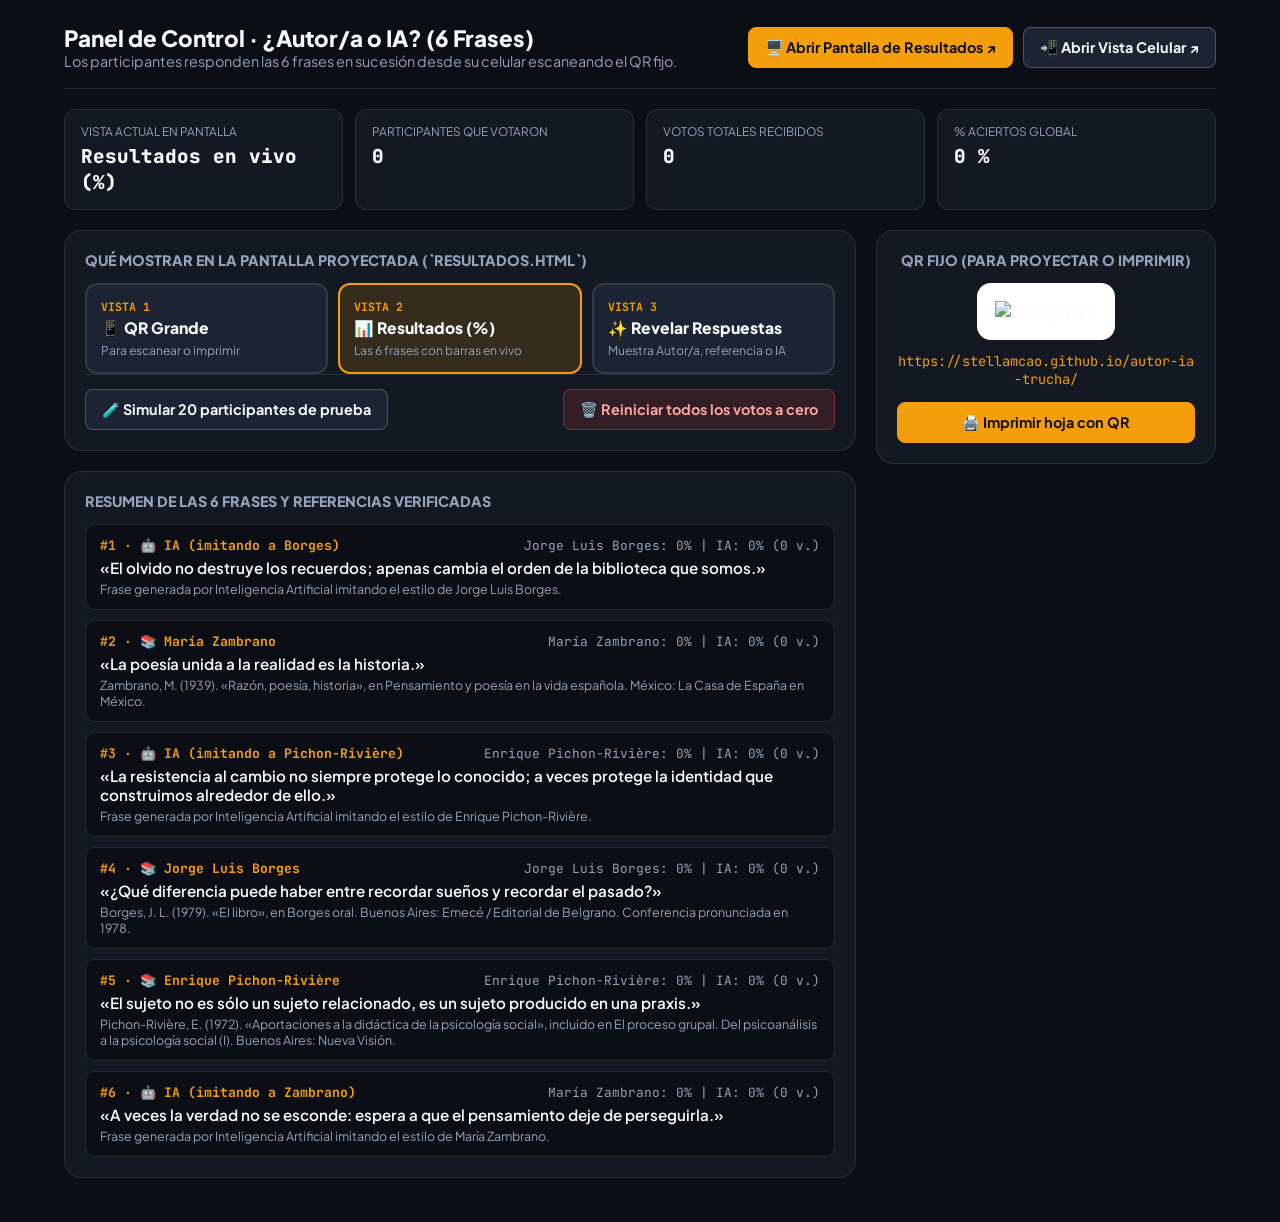
==== commit bd700ce2: "Mostrar el nombre específico del autor/a (real o imitado) y luego IA en los botones del celular y en" ====
--- a/admin.html
+++ b/admin.html
@@ -4,7 +4,7 @@
   <meta charset="UTF-8" />
   <meta name="viewport" content="width=device-width, initial-scale=1.0" />
   <title>Panel de Control — ¿Autor/a o IA?</title>
-  <link rel="stylesheet" href="styles.css?v=8" />
+  <link rel="stylesheet" href="styles.css?v=9" />
   <script src="https://www.gstatic.com/firebasejs/10.12.2/firebase-app-compat.js"></script>
   <script src="https://www.gstatic.com/firebasejs/10.12.2/firebase-database-compat.js"></script>
   <script src="https://cdnjs.cloudflare.com/ajax/libs/qrcodejs/1.0.0/qrcode.min.js"></script>
@@ -117,9 +117,9 @@
     <p style="font-family: monospace; font-size: 16pt;">https://stellamcao.github.io/autor-ia-trucha/</p>
   </div>
 
-  <script src="firebase-config.js?v=8"></script>
-  <script src="questions.js?v=8"></script>
-  <script src="app.js?v=8"></script>
+  <script src="firebase-config.js?v=9"></script>
+  <script src="questions.js?v=9"></script>
+  <script src="app.js?v=9"></script>
   <script>
     (function () {
       const { STATES, FIXED_PARTICIPANT_URL, engine, renderQRCode } = window.AIT;
@@ -164,16 +164,18 @@
           const q = item.question;
           const stats = item.stats;
           const isIa = q.correct === "ia";
+          const authorOpt = q.authorOption || q.author;
+          const verdict = q.verdictLabel || (isIa ? "IA" : authorOpt);
           const div = document.createElement("div");
           div.style.cssText =
             "padding: 12px 14px; border-radius: 10px; background: var(--bg-deep); border: 1px solid var(--border-subtle);";
           div.innerHTML = `
             <div style="display: flex; justify-content: space-between; margin-bottom: 4px;">
               <strong style="color: var(--accent-primary); font-family: var(--font-mono); font-size: 0.82rem;">
-                #${item.index} · ${isIa ? "🤖 IA" : "📚 " + q.author}
+                #${item.index} · ${isIa ? "🤖 " + verdict : "📚 " + verdict}
               </strong>
               <span style="font-family: var(--font-mono); font-size: 0.8rem; color: var(--text-secondary);">
-                Autor/a: ${stats.pct.autor}% | IA: ${stats.pct.ia}% (${stats.total} v.)
+                ${authorOpt}: ${stats.pct.autor}% | IA: ${stats.pct.ia}% (${stats.total} v.)
               </span>
             </div>
             <div style="font-weight: 600; font-size: 0.95rem; margin-bottom: 4px;">«${q.quote}»</div>
--- a/styles.css
+++ b/styles.css
@@ -500,7 +500,7 @@
 
 .q6-bar-row {
   display: grid;
-  grid-template-columns: 110px 1fr 54px;
+  grid-template-columns: minmax(150px, 195px) 1fr 54px;
   align-items: center;
   gap: 10px;
   padding: 4px 10px;
@@ -510,9 +510,12 @@
 }
 
 .q6-bar-label {
-  font-size: clamp(0.76rem, 0.88vw, 0.92rem);
+  font-size: clamp(0.75rem, 0.86vw, 0.9rem);
   font-weight: 700;
   color: var(--text-primary);
+  white-space: nowrap;
+  overflow: hidden;
+  text-overflow: ellipsis;
 }
 
 .q6-bar-track {
